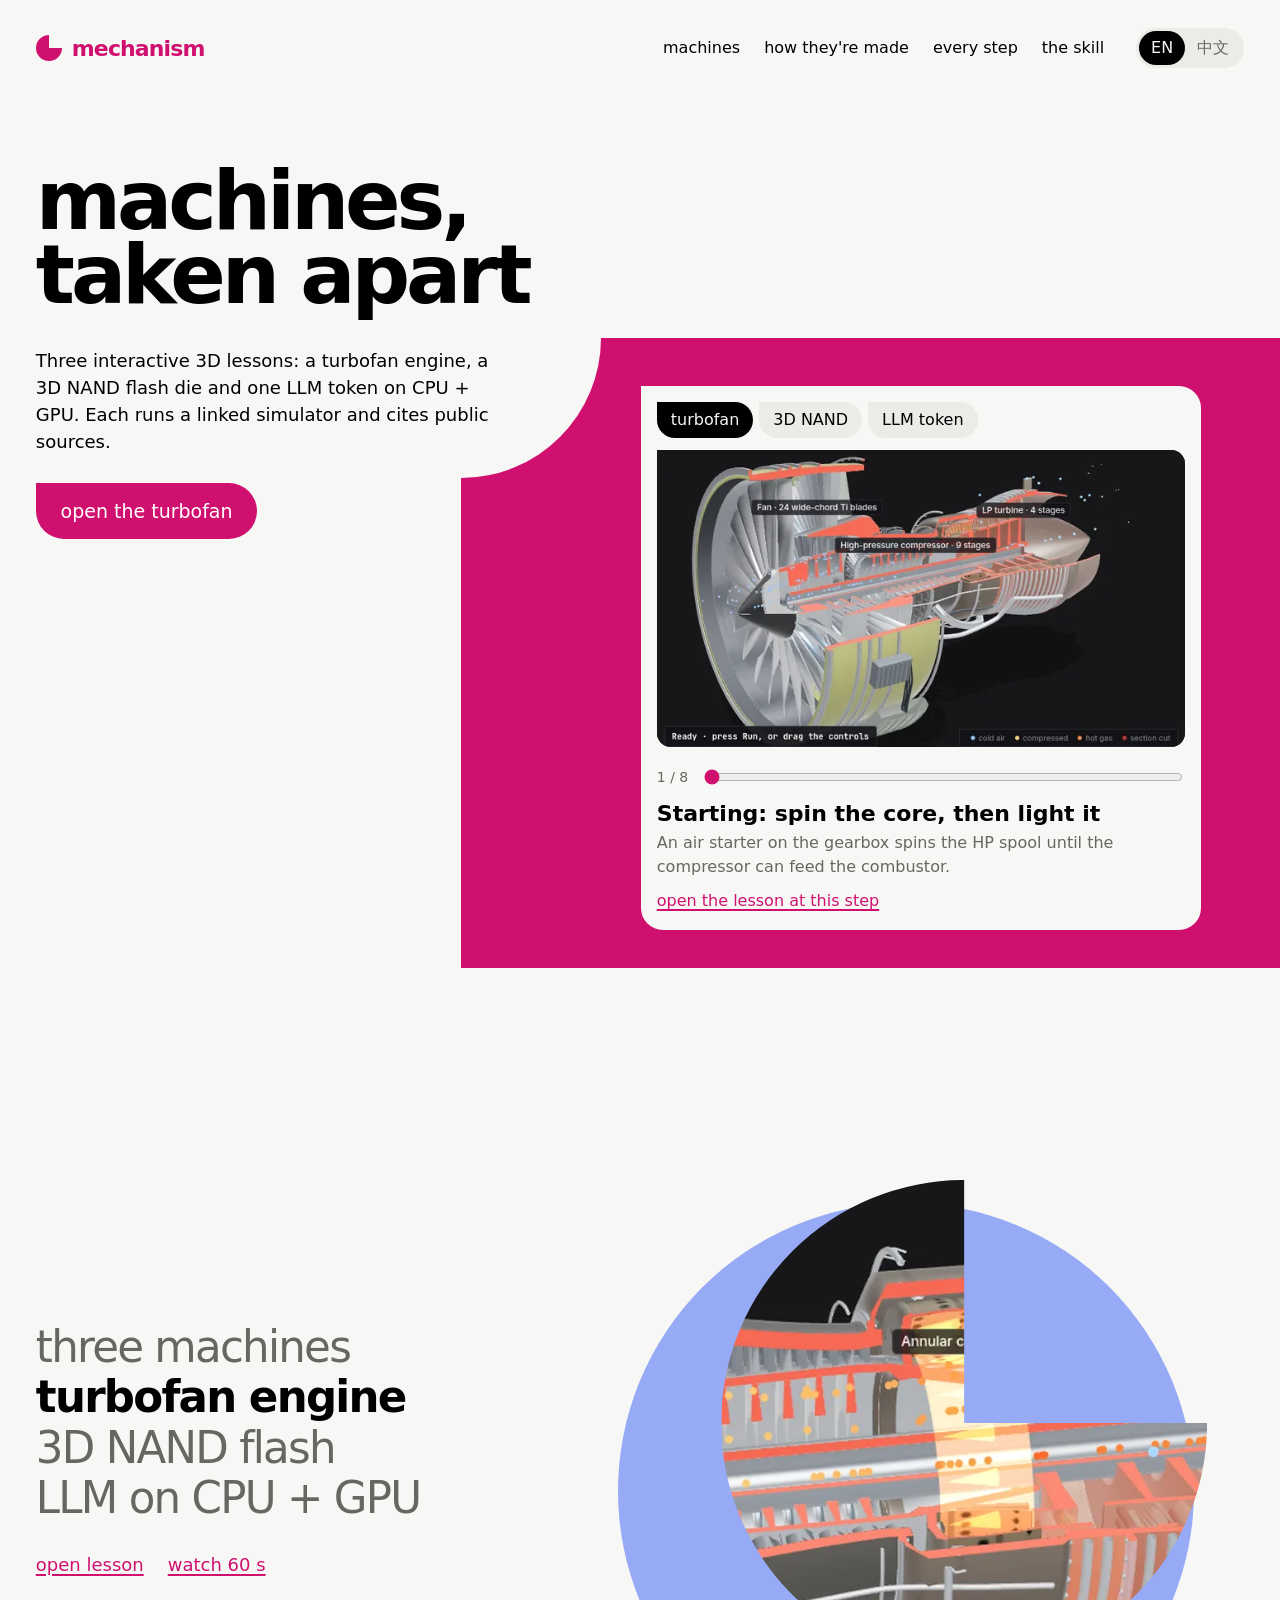
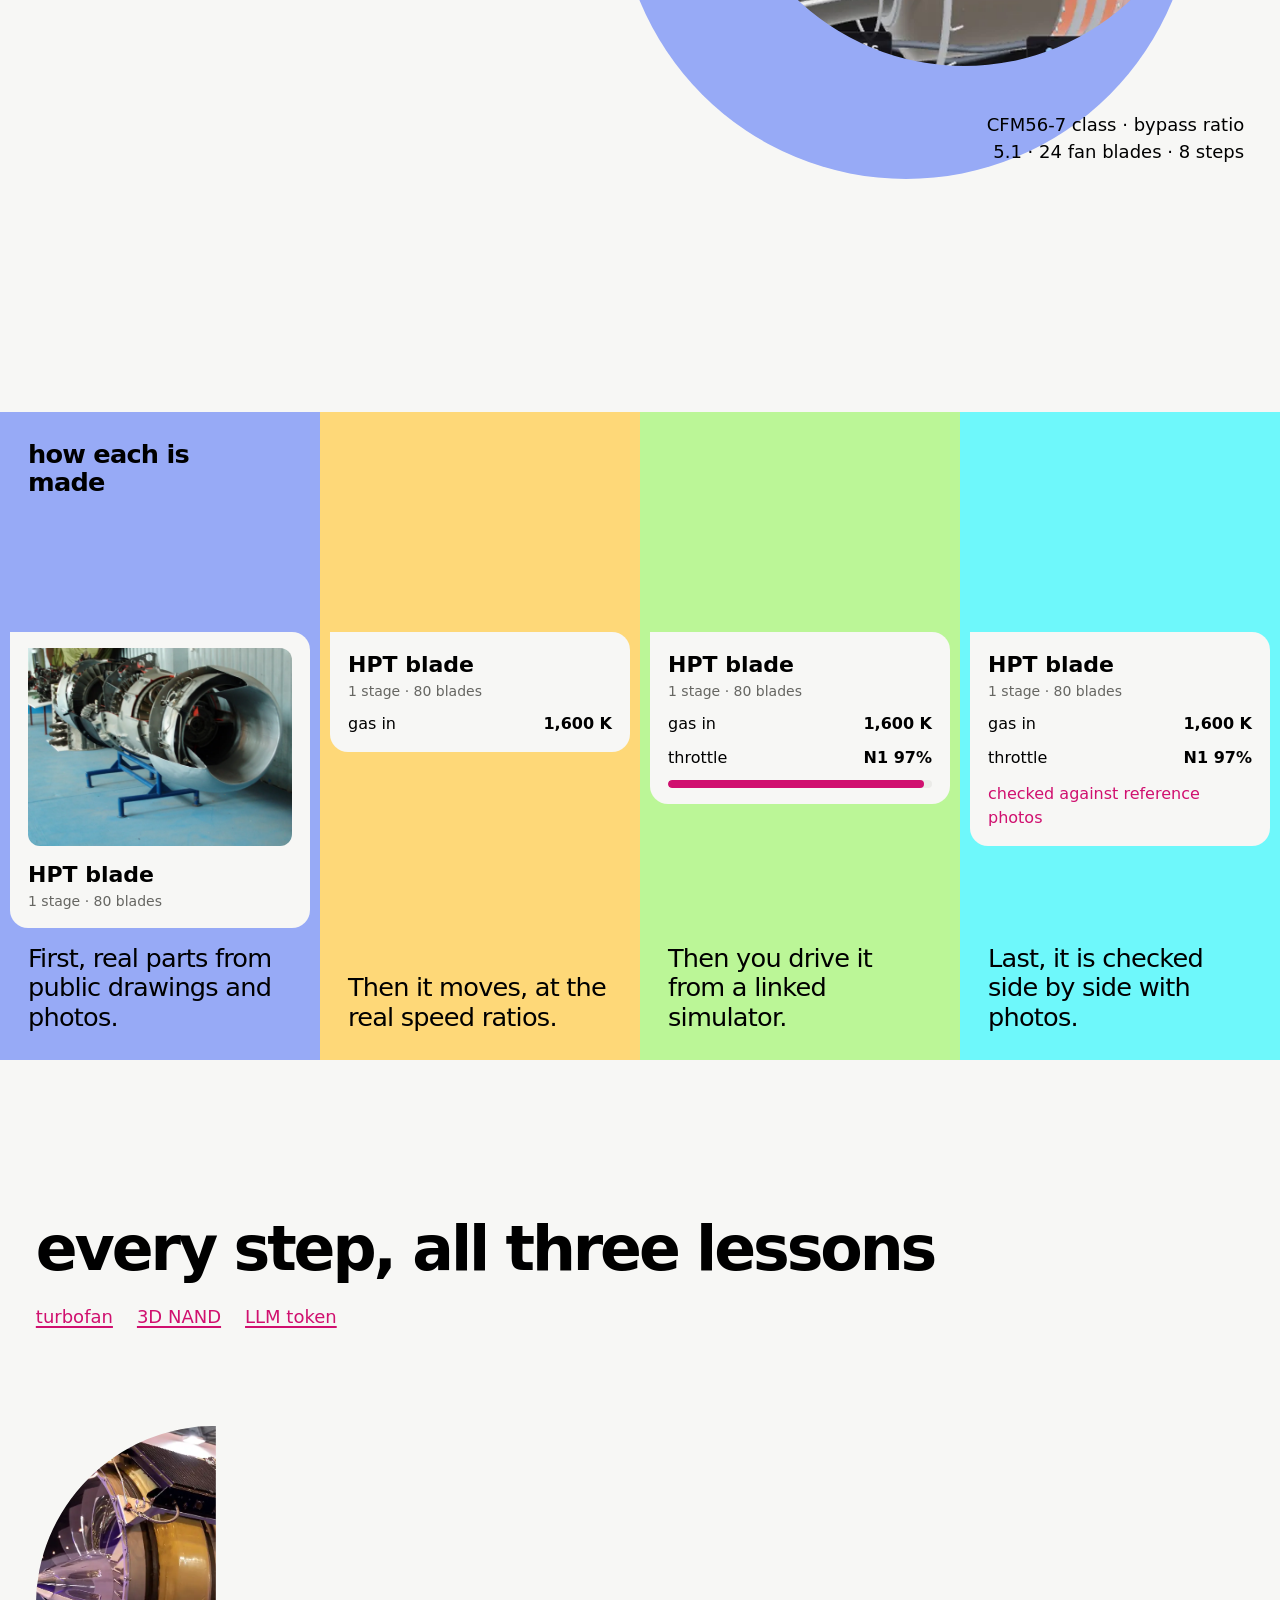
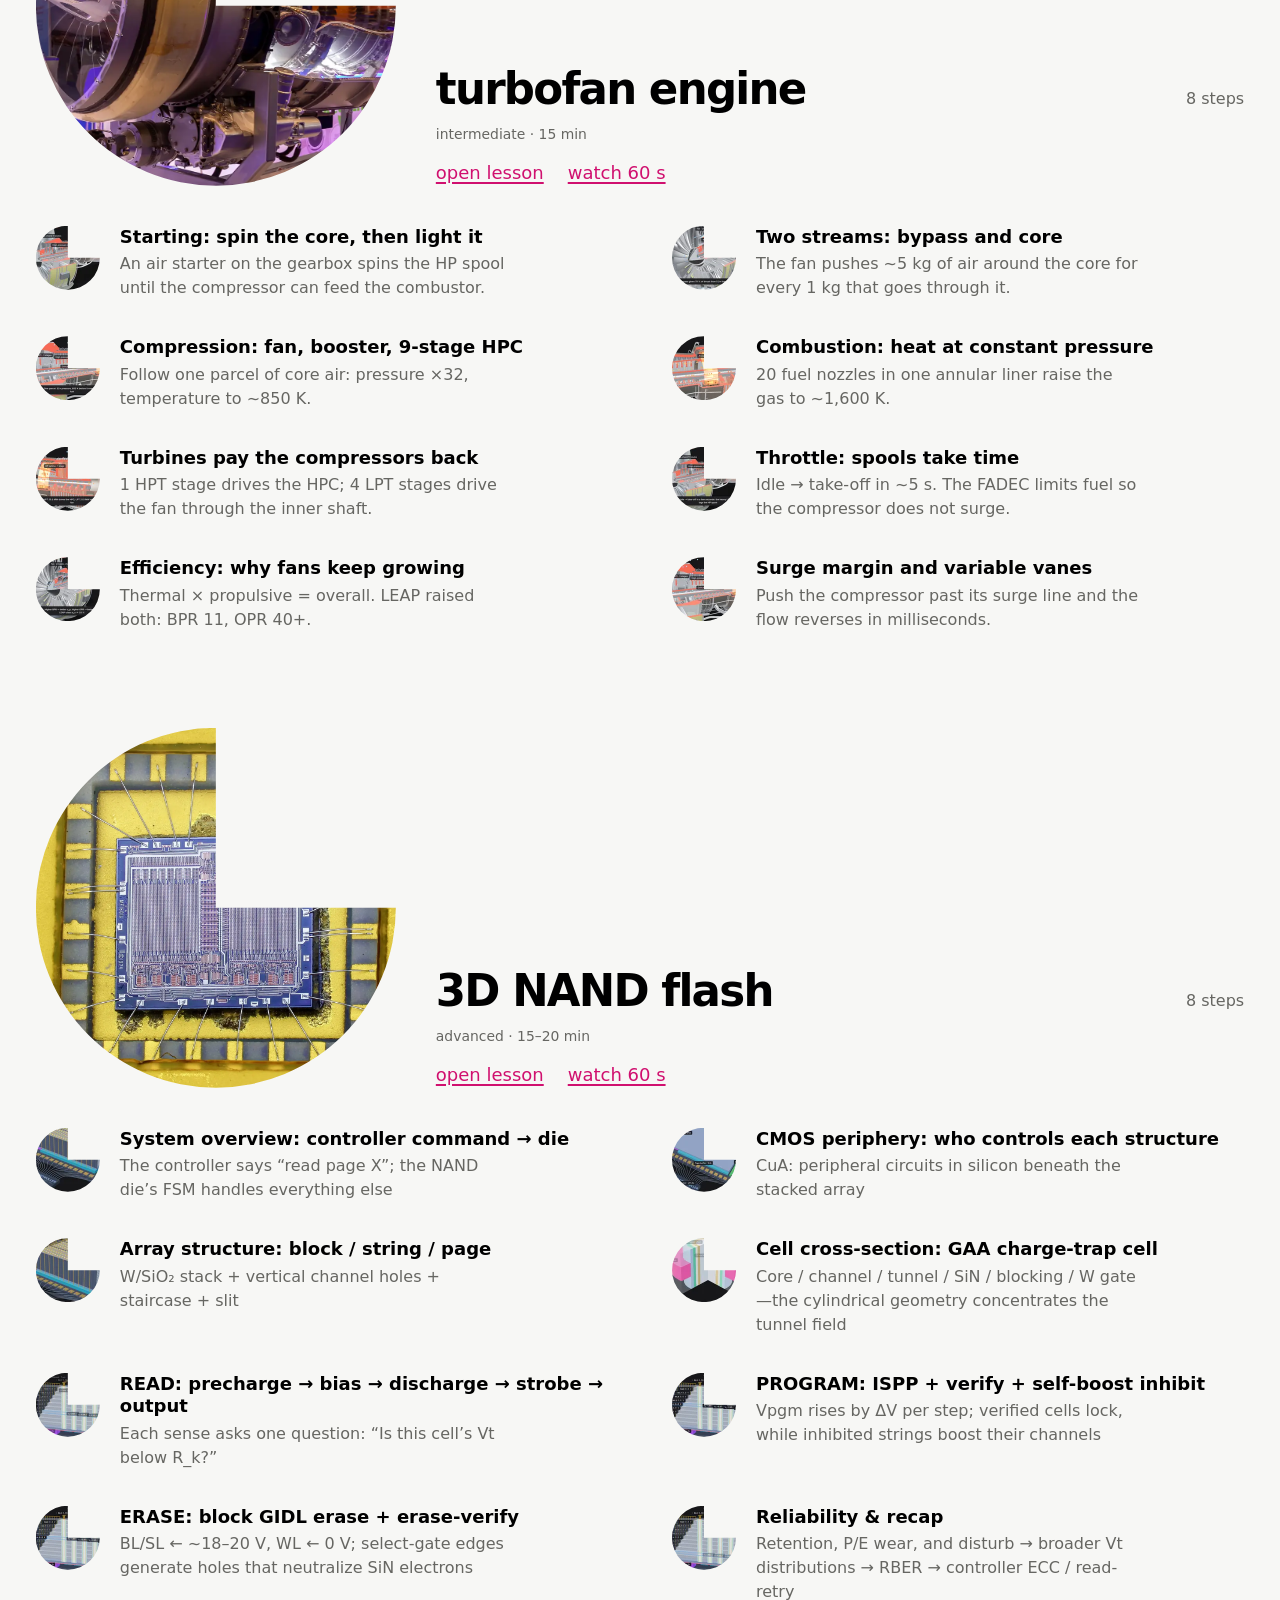
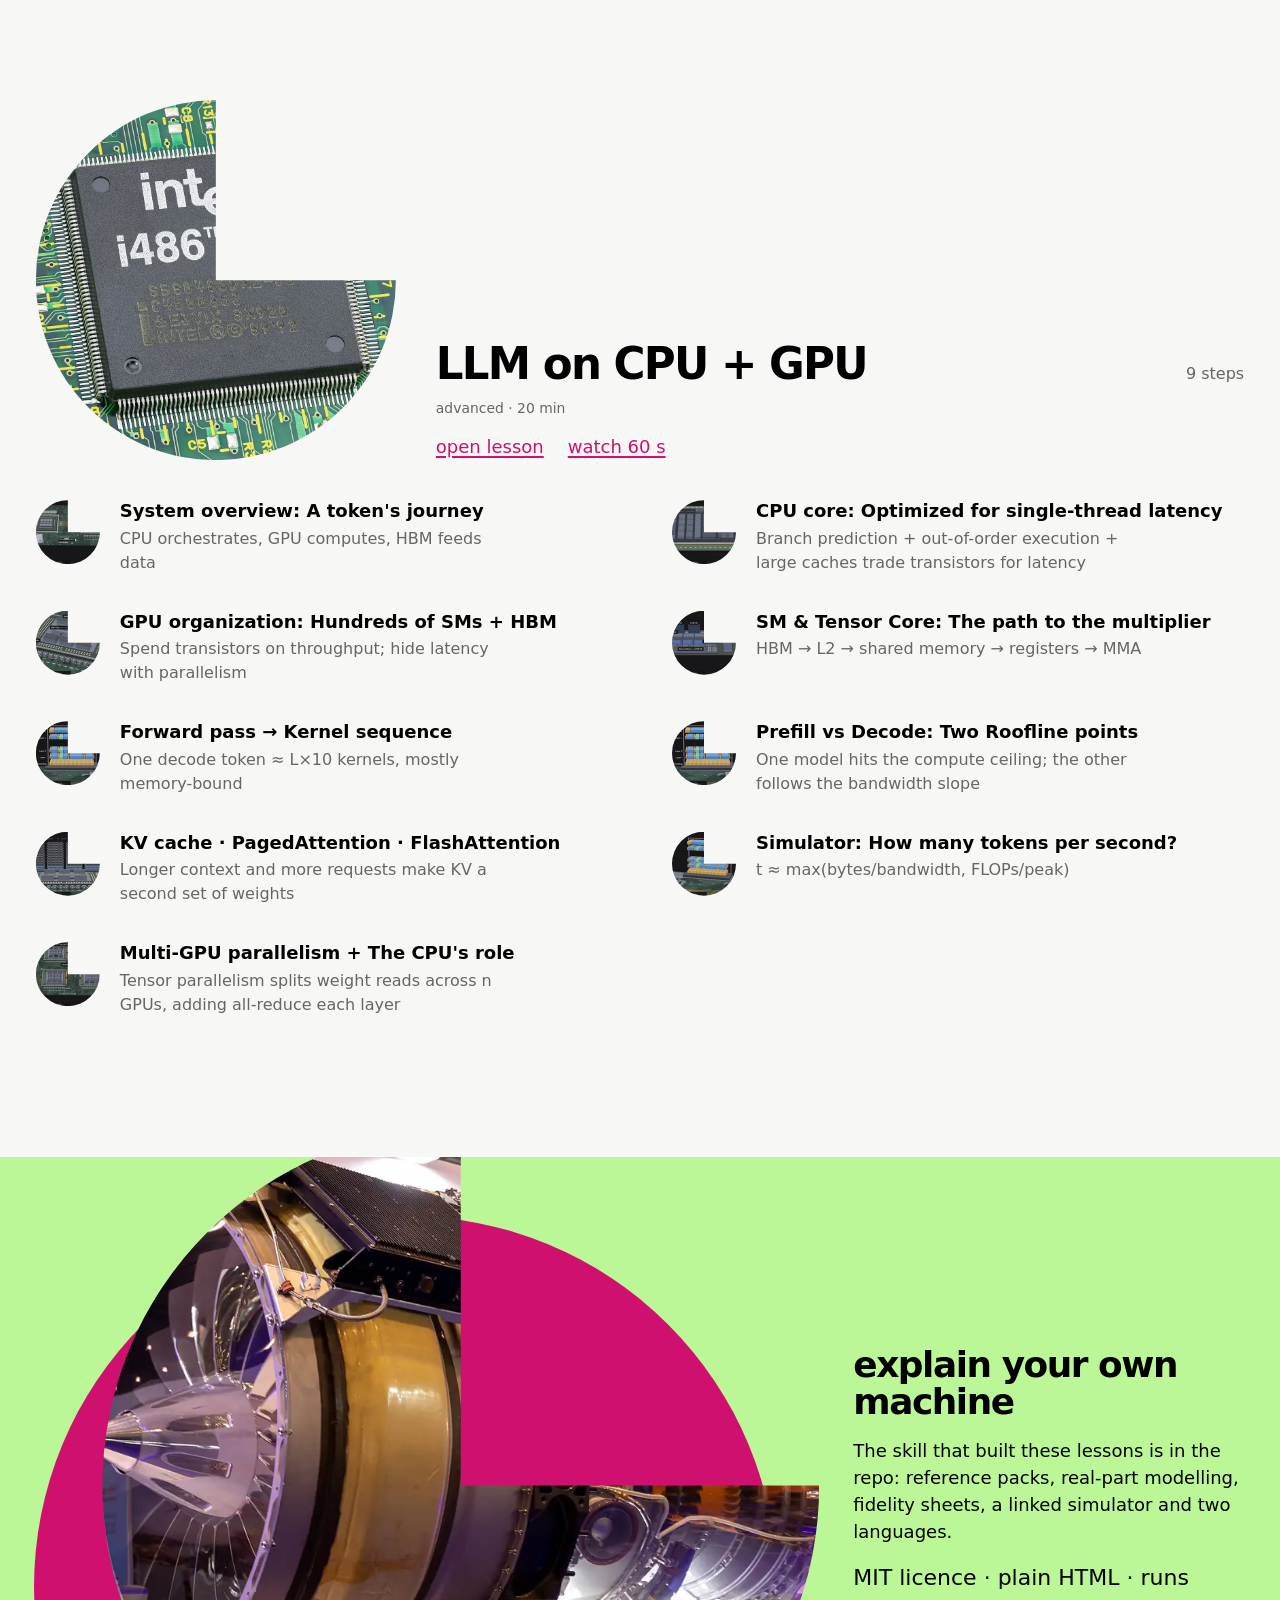
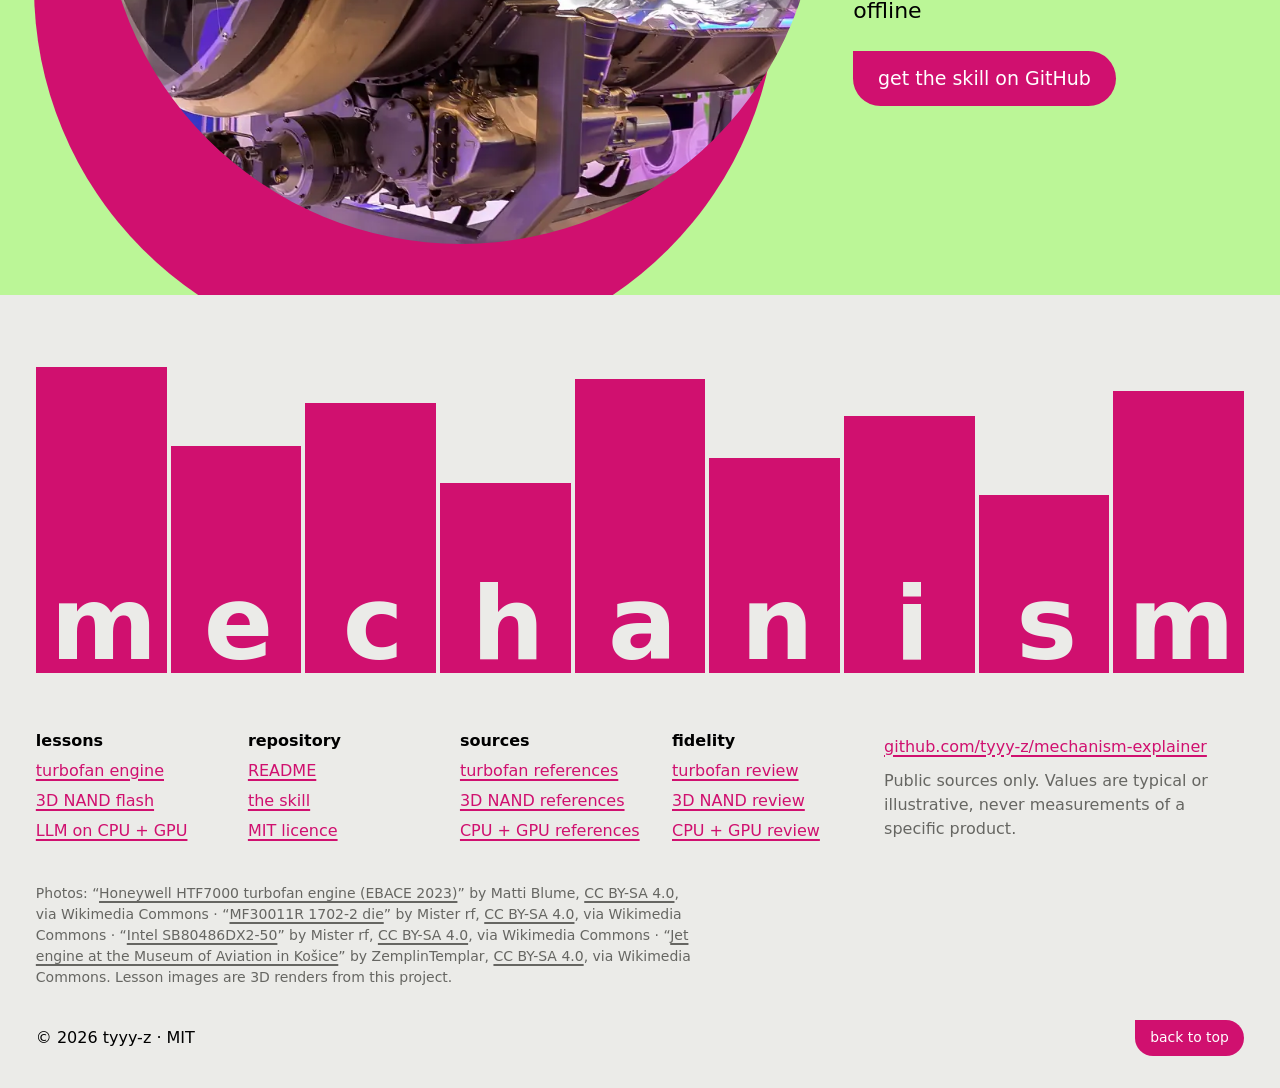
==== index.html @ 2bedc9fc "Mechanism explainers: turbofan, 3D NAND, LLM on CPU+GPU + bilingual hub and skill" ====
<!doctype html>
<html lang="en">
<head>
<meta charset="utf-8">
<meta name="viewport" content="width=device-width, initial-scale=1">
<title>Mechanism explainers: machines, taken apart in 3D</title>
<meta name="description" content="Three interactive 3D lessons: a turbofan engine, a 3D NAND flash die and an LLM token on CPU + GPU. Linked simulators, public sources, English and Chinese.">
<meta property="og:title" content="Mechanism explainers: machines, taken apart">
<meta property="og:description" content="Interactive 3D lessons with linked simulators: turbofan, 3D NAND, LLM on CPU + GPU.">
<meta property="og:image" content="https://tyyy-z.github.io/mechanism-explainer/docs/banner.png">
<meta property="og:image:width" content="1280"><meta property="og:image:height" content="640">
<meta name="twitter:card" content="summary_large_image">
<link rel="icon" href="assets/mark.svg" type="image/svg+xml">
<link rel="preconnect" href="https://api.fontshare.com">
<link rel="preconnect" href="https://cdn.fontshare.com" crossorigin>
<link href="https://api.fontshare.com/v2/css?f[]=pilcrow-rounded@400,500,700&display=swap" rel="stylesheet">
<link rel="stylesheet" href="assets/hub.css">
</head>
<body>
<svg width="0" height="0" style="position:absolute" aria-hidden="true">
  <defs>
    <clipPath id="cut" clipPathUnits="objectBoundingBox"><path d="M.5,0 A.5,.5 0 1,0 1,.5 L.5,.5 Z"/></clipPath>
    <symbol id="cutmark" viewBox="0 0 20 20"><path d="M10,0 A10,10 0 1,0 20,10 L10,10 Z"/></symbol>
  </defs>
</svg>
<a class="skip" href="#main" data-en="Skip to content" data-zh="跳到正文">Skip to content</a>
<header class="bar">
  <a class="mark" href="./" aria-label="mechanism, home"><svg aria-hidden="true"><use href="#cutmark"/></svg><span>mechanism</span></a>
  <nav aria-label="Sections">
    <a href="#machines" data-en="machines" data-zh="三台机器">machines</a>
    <a href="#made" data-en="how they're made" data-zh="怎么做的">how they're made</a>
    <a href="#steps" data-en="every step" data-zh="全部步骤">every step</a>
    <a href="#skill" data-en="the skill" data-zh="技能">the skill</a>
  </nav>
  <div class="lang" role="group" aria-label="Language">
    <button type="button" data-lang="en" aria-pressed="true">EN</button>
    <button type="button" data-lang="zh" aria-pressed="false">中文</button>
  </div>
</header>

<main id="main">
<section class="hero" aria-labelledby="h1">
  <div class="hero-copy">
    <h1 id="h1"><span data-en="machines," data-zh="把机器">machines,</span><br><span data-en="taken apart" data-zh="拆开来看">taken apart</span></h1>
    <p class="lead" data-en="Three interactive 3D lessons: a turbofan engine, a 3D NAND flash die and one LLM token on CPU + GPU. Each runs a linked simulator and cites public sources." data-zh="三堂交互式 3D 课：涡扇发动机、3D NAND 闪存裸片、在 CPU + GPU 上生成一个 LLM token。每一堂都联动一个模拟器，并注明公开来源。">Three interactive 3D lessons: a turbofan engine, a 3D NAND flash die and one LLM token on CPU + GPU. Each runs a linked simulator and cites public sources.</p>
    <a class="btn" href="explainers/turbofan/" data-lang-link data-en="open the turbofan" data-zh="打开涡扇发动机">open the turbofan</a>
  </div>
  <div class="stage">
    <div class="notch" aria-hidden="true"></div>
    <div class="scrub" data-ui>
      <div class="scrub-tabs" role="tablist" aria-label="Lesson">
        <button role="tab" type="button" data-m="engine" aria-selected="true" data-en="turbofan" data-zh="涡扇">turbofan</button>
        <button role="tab" type="button" data-m="nand" aria-selected="false">3D NAND</button>
        <button role="tab" type="button" data-m="compute" aria-selected="false" data-en="LLM token" data-zh="LLM token">LLM token</button>
      </div>
      <div class="scrub-view">
        <div class="shutter shut" id="shut"><img id="scrubImg" src="assets/steps/engine-0.webp" width="640" height="360" alt="Turbofan lesson, step view rendered in 3D"></div>
      </div>
      <label class="scrub-row"><span id="scrubPos">1 / 8</span>
        <input id="scrubRange" type="range" min="0" max="7" value="0" aria-label="Step">
      </label>
      <p class="scrub-title" id="scrubTitle">Starting: spin the core, then light it</p>
      <p class="scrub-sub" id="scrubSub">An air starter on the gearbox spins the HP spool until the compressor can feed the combustor.</p>
      <a class="scrub-open" id="scrubOpen" href="explainers/turbofan/?step=0" data-en="open the lesson at this step" data-zh="从这一步打开课程">open the lesson at this step</a>
    </div>
  </div>
</section>

<section class="show" id="machines" aria-labelledby="h-machines">
  <div class="show-list">
    <h2 id="h-machines" data-en="three machines" data-zh="三台机器">three machines</h2>
    <ul role="tablist" aria-label="Machines">
      <li><button role="tab" type="button" data-s="0" aria-selected="true" data-en="turbofan engine" data-zh="涡扇发动机">turbofan engine</button></li>
      <li><button role="tab" type="button" data-s="1" aria-selected="false" data-en="3D NAND flash" data-zh="3D NAND 闪存">3D NAND flash</button></li>
      <li><button role="tab" type="button" data-s="2" aria-selected="false" data-en="LLM on CPU + GPU" data-zh="CPU + GPU 上的 LLM">LLM on CPU + GPU</button></li>
    </ul>
    <div class="show-links"><a id="showOpen" href="explainers/turbofan/" data-en="open lesson" data-zh="打开课程">open lesson</a><a id="showWatch" href="assets/previews/turbofan.mp4" data-en="watch 60 s" data-zh="看 60 秒">watch 60 s</a></div>
  </div>
  <div class="disc-wrap">
    <div class="disc" id="disc"></div>
    <div class="obj">
      <video id="showVid" muted loop playsinline autoplay preload="none" poster="assets/posters/turbofan.webp" aria-label="Turbofan lesson playing: flow through fan, compressor, combustor and turbines"><source src="assets/previews/turbofan-loop.mp4" type="video/mp4"></video>
    </div>
    <p class="fact" id="showFact">CFM56-7 class · bypass ratio 5.1 · 24 fan blades · 8 steps</p>
  </div>
</section>

<section class="made" id="made" aria-labelledby="h-made">
  <div class="field f1">
    <h2 id="h-made" data-en="how each is made" data-zh="每一堂怎么做">how each is made</h2>
    <div class="card" data-ui>
      <img class="c-img" src="assets/photos/jet-engine-at-the-museum-of-aviation.webp" width="1200" height="900" alt="A sectioned jet engine in a museum, the kind of reference the models are built from" loading="lazy">
      <p class="c-t" data-en="HPT blade" data-zh="高压涡轮叶片">HPT blade</p>
      <p class="c-m" data-en="1 stage · 80 blades" data-zh="1 级 · 80 片">1 stage · 80 blades</p>
    </div>
    <p class="clause" data-en="First, real parts from public drawings and photos." data-zh="先照公开图纸和照片做出真实零件。">First, real parts from public drawings and photos.</p>
  </div>
  <div class="field f2">
    <div class="card" data-ui>
      <p class="c-t" data-en="HPT blade" data-zh="高压涡轮叶片">HPT blade</p>
      <p class="c-m" data-en="1 stage · 80 blades" data-zh="1 级 · 80 片">1 stage · 80 blades</p>
      <p class="c-r"><span data-en="gas in" data-zh="进口燃气">gas in</span><b>1,600 K</b></p>
    </div>
    <p class="clause" data-en="Then it moves, at the real speed ratios." data-zh="再让它按真实转速比动起来。">Then it moves, at the real speed ratios.</p>
  </div>
  <div class="field f3">
    <div class="card" data-ui>
      <p class="c-t" data-en="HPT blade" data-zh="高压涡轮叶片">HPT blade</p>
      <p class="c-m" data-en="1 stage · 80 blades" data-zh="1 级 · 80 片">1 stage · 80 blades</p>
      <p class="c-r"><span data-en="gas in" data-zh="进口燃气">gas in</span><b>1,600 K</b></p>
      <p class="c-r"><span data-en="throttle" data-zh="油门">throttle</span><b>N1 97%</b></p>
      <span class="c-bar" aria-hidden="true"><i></i></span>
    </div>
    <p class="clause" data-en="Then you drive it from a linked simulator." data-zh="然后你用联动的模拟器来驾驶它。">Then you drive it from a linked simulator.</p>
  </div>
  <div class="field f4">
    <div class="card" data-ui>
      <p class="c-t" data-en="HPT blade" data-zh="高压涡轮叶片">HPT blade</p>
      <p class="c-m" data-en="1 stage · 80 blades" data-zh="1 级 · 80 片">1 stage · 80 blades</p>
      <p class="c-r"><span data-en="gas in" data-zh="进口燃气">gas in</span><b>1,600 K</b></p>
      <p class="c-r"><span data-en="throttle" data-zh="油门">throttle</span><b>N1 97%</b></p>
      <p class="c-done" data-en="checked against reference photos" data-zh="已对照参考照片检查">checked against reference photos</p>
    </div>
    <p class="clause" data-en="Last, it is checked side by side with photos." data-zh="最后与照片并排比对检查。">Last, it is checked side by side with photos.</p>
  </div>
</section>

<section class="menu" id="steps" aria-labelledby="h-steps">
  <h2 id="h-steps" data-en="every step, all three lessons" data-zh="三堂课的全部步骤">every step, all three lessons</h2>
  <nav class="menu-jump" aria-label="Lessons">
    <a href="#cat-engine" data-en="turbofan" data-zh="涡扇">turbofan</a><a href="#cat-nand">3D NAND</a><a href="#cat-compute" data-en="LLM token" data-zh="LLM token">LLM token</a>
  </nav>
  <div id="menuCats"></div>
</section>

<section class="cta" id="skill" aria-labelledby="h-skill">
  <div class="cta-obj"><div class="cta-disc" aria-hidden="true"></div><img class="cta-img" src="assets/photos/honeywell-htf7000-turbofan-engine-ebace-2023.webp" width="1200" height="919" alt="A sectioned Honeywell HTF7000 turbofan on display, its quarter cut away" loading="lazy"></div>
  <div class="cta-text">
    <h2 id="h-skill" data-en="explain your own machine" data-zh="讲解你自己的机器">explain your own machine</h2>
    <p data-en="The skill that built these lessons is in the repo: reference packs, real-part modelling, fidelity sheets, a linked simulator and two languages." data-zh="做出这三堂课的技能就在仓库里：参考资料包、按真实零件建模、逐视角对照检查、联动模拟器、中英双语。">The skill that built these lessons is in the repo: reference packs, real-part modelling, fidelity sheets, a linked simulator and two languages.</p>
    <p class="cta-fact" data-en="MIT licence · plain HTML · runs offline" data-zh="MIT 许可 · 纯 HTML · 可离线运行">MIT licence · plain HTML · runs offline</p>
    <a class="btn" href="https://github.com/tyyy-z/mechanism-explainer/tree/main/skill" data-en="get the skill on GitHub" data-zh="在 GitHub 获取技能">get the skill on GitHub</a>
  </div>
</section>
</main>

<footer class="foot" aria-labelledby="h-foot">
  <h2 id="h-foot" class="vh">mechanism</h2>
  <div class="blocks" aria-hidden="true" id="blocks"></div>
  <div class="foot-cols">
    <div><p class="fh" data-en="lessons" data-zh="课程">lessons</p><a href="explainers/turbofan/" data-lang-link data-en="turbofan engine" data-zh="涡扇发动机">turbofan engine</a><a href="explainers/3d-nand/" data-lang-link data-en="3D NAND flash" data-zh="3D NAND 闪存">3D NAND flash</a><a href="explainers/llm-compute/" data-lang-link data-en="LLM on CPU + GPU" data-zh="CPU + GPU 上的 LLM">LLM on CPU + GPU</a></div>
    <div><p class="fh" data-en="repository" data-zh="仓库">repository</p><a href="https://github.com/tyyy-z/mechanism-explainer">README</a><a href="https://github.com/tyyy-z/mechanism-explainer/tree/main/skill" data-en="the skill" data-zh="技能">the skill</a><a href="LICENSE" data-en="MIT licence" data-zh="MIT 许可">MIT licence</a></div>
    <div><p class="fh" data-en="sources" data-zh="来源">sources</p><a href="explainers/turbofan/refs/REFS.md" data-en="turbofan references" data-zh="涡扇参考资料">turbofan references</a><a href="explainers/3d-nand/refs/REFS.md" data-en="3D NAND references" data-zh="3D NAND 参考资料">3D NAND references</a><a href="explainers/llm-compute/refs/REFS.md" data-en="CPU + GPU references" data-zh="CPU + GPU 参考资料">CPU + GPU references</a></div>
    <div><p class="fh" data-en="fidelity" data-zh="逼真度检查">fidelity</p><a href="explainers/turbofan/fidelity/REVIEW.md" data-en="turbofan review" data-zh="涡扇检查记录">turbofan review</a><a href="explainers/3d-nand/fidelity/REVIEW.md" data-en="3D NAND review" data-zh="3D NAND 检查记录">3D NAND review</a><a href="explainers/llm-compute/fidelity/REVIEW.md" data-en="CPU + GPU review" data-zh="CPU + GPU 检查记录">CPU + GPU review</a></div>
    <div class="foot-contact"><a href="https://github.com/tyyy-z/mechanism-explainer">github.com/tyyy-z/mechanism-explainer</a><p data-en="Public sources only. Values are typical or illustrative, never measurements of a specific product." data-zh="仅使用公开资料。数值为典型值或示意值，不是某个具体产品的实测数据。">Public sources only. Values are typical or illustrative, never measurements of a specific product.</p></div>
  </div>
  <p class="credits" id="credits"></p>
  <div class="foot-last"><p>© 2026 tyyy-z · MIT</p><a class="btn sm" href="#main" data-en="back to top" data-zh="回到顶部">back to top</a></div>
</footer>
<script src="assets/hub-data.js"></script>
<script src="assets/hub.js"></script>
</body>
</html>
---- assets/hub.css ----
:root{
  --bg:#f7f7f5;--surface:#ebebe8;--ink:#000;--muted:#666662;--accent:#d0106f;--accent-ink:#fff;
  --field-1:#97aaf6;--field-2:#bbf697;--field-3:#fed878;--field-4:#6ef8fb;
  --step-small:clamp(.8125rem,.79rem + .1vw,.875rem);
  --step-body:clamp(1.0625rem,1rem + .25vw,1.1875rem);
  --step-lead:clamp(1.25rem,1.1rem + .7vw,1.625rem);
  --step-head:clamp(2rem,1.3rem + 3.2vw,4rem);
  --m:clamp(20px,2.8vw,40px);--r:999px;
  --ease:cubic-bezier(.2,.7,.2,1);
  --font:"Pilcrow Rounded","Noto Sans SC","PingFang SC","Microsoft YaHei",system-ui,sans-serif;
}
*{box-sizing:border-box}
html{scroll-behavior:smooth}
body{margin:0;background:var(--bg);color:var(--ink);font-family:var(--font);font-size:var(--step-body);line-height:1.5;-webkit-font-smoothing:antialiased;overflow-x:hidden}
img,video{display:block;max-width:100%}
a{color:var(--accent);text-decoration-thickness:2px;text-underline-offset:3px;transition:color .15s}
a:hover{color:var(--ink)}
:focus-visible{outline:3px solid var(--accent);outline-offset:3px}
h1,h2,h3,p{margin:0}
.vh{position:absolute;width:1px;height:1px;overflow:hidden;clip:rect(0 0 0 0)}
.skip{position:absolute;left:-999px;top:8px}.skip:focus{left:var(--m);z-index:9;background:var(--bg);padding:8px}
.btn{display:inline-block;background:var(--accent);color:var(--accent-ink);text-decoration:none;font-weight:500;font-size:var(--step-body);padding:.7em 1.3em;border-radius:0 var(--r) var(--r) var(--r);transition:transform .15s var(--ease),background .15s}
.btn:hover{color:var(--accent-ink);background:#a80b58;transform:translateY(-2px)}
.btn:active{transform:translateY(1px)}
.btn.sm{font-size:var(--step-small);padding:.55em 1.1em}

/* bar */
.bar{position:relative;z-index:5;display:flex;align-items:center;gap:32px;padding:28px var(--m) 0}
.mark{display:flex;align-items:center;gap:10px;color:var(--accent);text-decoration:none;font-weight:700;font-size:22px;letter-spacing:-.04em}
.mark svg{width:26px;height:26px;fill:var(--accent);transition:transform .4s var(--ease)}
.mark:hover svg{transform:rotate(-90deg)}
.bar nav{display:flex;gap:24px;margin-left:auto}
.bar nav a{color:var(--ink);text-decoration:none;font-size:16px}
.bar nav a:hover{color:var(--accent)}
.lang{display:flex;background:var(--surface);border-radius:var(--r);padding:3px}
.lang button{font:inherit;font-size:16px;border:0;background:none;color:var(--muted);padding:5px 12px;border-radius:var(--r);cursor:pointer;transition:background .15s,color .15s}
.lang button[aria-pressed="true"]{background:var(--ink);color:var(--bg)}
.lang button:hover{color:var(--ink)}.lang button[aria-pressed="true"]:hover{color:var(--bg)}

/* hero */
.hero{position:relative;min-height:max(100svh,760px);padding:0 var(--m)}
.hero-copy{position:relative;z-index:2;padding-top:96px;max-width:44vw}
.hero h1{font-weight:700;font-size:clamp(52px,6.4vw,104px);line-height:.9;letter-spacing:-.05em}
.lead{margin-top:36px;font-size:18px;max-width:40ch}
.hero .btn{margin-top:28px}
.stage{position:absolute;left:36%;right:0;top:30%;bottom:0;background:var(--accent);overflow:hidden}
.notch{position:absolute;left:-140px;top:-140px;width:280px;height:280px;border-radius:50%;background:var(--bg)}
.scrub{position:absolute;left:180px;top:48px;width:min(560px,calc(100% - 220px));background:var(--bg);border-radius:0 22px 22px 22px;padding:16px;color:var(--ink)}
.scrub-tabs{display:flex;gap:6px;margin-bottom:12px}
.scrub-tabs button{font:inherit;font-size:16px;border:0;cursor:pointer;padding:6px 14px;border-radius:0 var(--r) var(--r) var(--r);background:var(--surface);color:var(--ink);transition:background .15s,transform .15s}
.scrub-tabs button:hover{transform:translateY(-1px)}
.scrub-tabs button[aria-selected="true"]{background:var(--ink);color:var(--bg)}
.scrub-view{aspect-ratio:16/9;border-radius:0 14px 14px 14px;overflow:hidden;background:#15161a}
.shutter{width:100%;height:100%}
.shutter img{width:100%;height:100%;object-fit:cover;transition:opacity .3s}
.scrub-row{display:flex;align-items:center;gap:14px;margin-top:14px;font-size:14px;color:var(--muted);font-variant-numeric:tabular-nums}
.scrub-row input{flex:1;accent-color:var(--accent);height:28px;cursor:pointer}
.scrub-title{margin-top:8px;font-weight:700;font-size:22px;line-height:1.2}
.scrub-sub{margin-top:4px;font-size:16px;color:var(--muted);max-width:60ch}
.scrub-open{display:inline-block;margin-top:10px;font-size:16px;font-weight:500}

/* showcase */
.show{position:relative;overflow:clip;min-height:100svh;padding:140px var(--m) 80px;display:grid;grid-template-columns:5fr 7fr;align-items:center}
.show-list h2,.show-list button{font-size:clamp(28px,3.4vw,52px);line-height:1.15;letter-spacing:-.04em}
.show-list h2{color:var(--muted);font-weight:500}
.show-list ul{list-style:none;margin:0;padding:0}
.show-list button{font-family:inherit;font-weight:500;background:none;border:0;padding:0;cursor:pointer;color:var(--muted);text-align:left;transition:color .2s,transform .2s var(--ease)}
.show-list button:hover{color:var(--ink);transform:translateX(6px)}
.show-list button[aria-selected="true"]{color:var(--ink);font-weight:700}
.show-links{display:flex;gap:24px;margin-top:28px;font-size:18px;font-weight:500}
.disc-wrap{position:relative;height:76vh;min-height:560px}
.disc{position:absolute;left:52%;top:56%;width:64vh;height:64vh;min-width:440px;min-height:440px;transform:translate(-50%,-50%);border-radius:50%;background:var(--field-1);transition:background .3s}
.obj{position:absolute;left:52%;top:56%;width:54vh;height:54vh;min-width:372px;min-height:372px;transform:translate(-38%,-64%);clip-path:url(#cut);transition:opacity .3s;background:#15161a}
.obj video{width:100%;height:100%;object-fit:cover}
.obj.swap{opacity:0}
.fact{position:absolute;right:0;bottom:4%;max-width:24ch;font-size:18px;text-align:right}

/* how it works */
.made{overflow:clip;display:grid;grid-template-columns:repeat(4,1fr);margin-top:140px}
.field{position:relative;height:72svh;min-height:540px;padding:28px}
.f1{background:var(--field-1)}.f2{background:var(--field-3)}.f3{background:var(--field-2)}.f4{background:var(--field-4)}
.made h2{position:absolute;left:28px;top:28px;font-size:clamp(22px,2vw,32px);font-weight:700;letter-spacing:-.03em;line-height:1.1;max-width:12ch}
.card{position:absolute;left:50%;top:34%;width:300px;transform:translateX(-50%);background:var(--bg);border-radius:0 18px 18px 18px;padding:16px 18px;transition:transform .15s var(--ease)}
.field:hover .card{transform:translate(-50%,-6px)}
.c-img{width:100%;height:auto;aspect-ratio:4/3;object-fit:cover;border-radius:0 12px 12px 12px;margin-bottom:12px}
.blocks span{background:var(--accent)}
.c-t{font-weight:700;font-size:22px}
.c-m{font-size:14px;color:var(--muted)}
.c-r{display:flex;justify-content:space-between;margin-top:10px;font-size:16px;font-variant-numeric:tabular-nums}
.c-bar{display:block;height:8px;margin-top:10px;background:var(--surface);border-radius:var(--r);overflow:hidden}
.c-bar i{display:block;width:97%;height:100%;background:var(--accent);border-radius:var(--r);transform-origin:left;animation:thr 3.2s var(--ease) infinite alternate}
@keyframes thr{from{transform:scaleX(.22)}to{transform:scaleX(1)}}
.c-done{margin-top:12px;font-size:16px;font-weight:500;color:var(--accent)}
.clause{position:absolute;left:28px;right:28px;bottom:28px;font-size:clamp(22px,2vw,32px);line-height:1.15;letter-spacing:-.03em;font-weight:500}

/* menu */
.menu{padding:160px var(--m) 0}
.menu>h2{font-size:var(--step-head);font-weight:700;letter-spacing:-.05em;line-height:.95}
.menu-jump{display:flex;gap:24px;margin-top:24px;font-size:18px;font-weight:500}
.cat{margin-top:96px}
.cat-head{display:grid;grid-template-columns:auto 1fr;gap:40px;align-items:end;margin-bottom:40px}
.cat-pic{width:min(30vw,360px);aspect-ratio:1;clip-path:url(#cut);overflow:hidden}
.cat-pic img{width:100%;height:100%;object-fit:cover;transition:transform 8s linear}
.cat-pic:hover img{transform:scale(1.08)}
.cat-name{display:flex;justify-content:space-between;align-items:baseline;gap:24px}
.cat-name h3{font-size:clamp(32px,3.4vw,50px);font-weight:700;letter-spacing:-.04em;line-height:1}
.cat-name span{font-size:16px;color:var(--muted)}
.cat-cap{font-size:var(--step-small);color:var(--muted);margin-top:12px;max-width:60ch}
.cat-acts{display:flex;gap:24px;margin-top:14px;font-size:18px;font-weight:500}
.items{display:grid;grid-template-columns:1fr 1fr;column-gap:64px;row-gap:36px;list-style:none;margin:0;padding:0}
.item a{display:grid;grid-template-columns:64px 1fr;gap:20px;color:var(--ink);text-decoration:none}
.item img{width:64px;height:64px;object-fit:cover;clip-path:url(#cut);transition:transform .2s var(--ease)}
.item a:hover img{transform:rotate(-8deg) scale(1.06)}
.item b{display:block;font-size:18px;line-height:1.25}
.item a:hover b{color:var(--accent)}
.item span{display:block;margin-top:4px;font-size:16px;color:var(--muted);max-width:38ch}

/* cta */
.cta{position:relative;height:82svh;min-height:620px;margin-top:140px;background:var(--field-2);overflow:hidden;display:grid;grid-template-columns:repeat(12,1fr)}
.cta-obj{grid-column:1/9;position:relative}
.cta-disc{position:absolute;left:4%;top:8%;width:min(58vw,84svh);aspect-ratio:1;border-radius:50%;background:var(--accent)}
.cta-img{position:absolute;left:12%;top:-4%;width:min(56vw,80svh);height:auto;aspect-ratio:1;object-fit:cover;clip-path:url(#cut);animation:drift 14s ease-in-out infinite alternate}
@keyframes drift{from{transform:scale(1) rotate(0)}to{transform:scale(1.05) rotate(-2deg)}}
.cta-text{grid-column:9/13;align-self:center;padding-right:var(--m)}
.cta h2{font-size:clamp(32px,2.8vw,40px);font-weight:700;letter-spacing:-.04em;line-height:1.05}
.cta p{margin-top:16px;font-size:18px}
.cta .cta-fact{font-size:22px;font-weight:500}
.cta .btn{margin-top:24px}

/* footer */
.foot{background:var(--surface);padding:72px var(--m) 32px}
.blocks{display:flex;gap:4px;align-items:flex-end;height:34svh;min-height:200px}
.blocks span{flex:1;display:flex;align-items:flex-end;justify-content:center;font-weight:700;font-size:clamp(40px,8vw,130px);line-height:.8;letter-spacing:-.05em;color:var(--surface);padding-bottom:.08em;transform-origin:bottom;transition:transform .2s var(--ease)}
.blocks span:hover{transform:scaleY(1.04)}
.foot-cols{display:grid;grid-template-columns:repeat(4,1fr) 2fr;gap:32px;margin-top:56px;font-size:16px}
.foot-cols a{display:block;margin-top:6px}
.fh{font-weight:700}
.foot-contact p{margin-top:10px;color:var(--muted)}
.credits{margin-top:40px;font-size:14px;color:var(--muted);max-width:75ch}
.credits a{color:var(--muted)}
.foot-last{display:flex;justify-content:space-between;align-items:center;margin-top:32px;font-size:16px}

/* entrances */
.js .rise{opacity:0;transform:translateY(24px);transition:opacity .6s var(--ease),transform .6s var(--ease)}
.js .rise.in{opacity:1;transform:none}
.js .shut{clip-path:inset(0 0 0 100%)}
.js .shut img{transform:scale(1.12)}
.js .shut.open{clip-path:inset(0 0 0 0);transition:clip-path 1.1s cubic-bezier(.7,0,.2,1)}
.js .shut.open img{transform:scale(1);transition:transform 1.4s var(--ease),opacity .3s}

@media (max-width:1100px){
  .hero-copy{max-width:60vw}
  .cta{display:flex;flex-direction:column;height:auto;min-height:0}
  .cta-text{order:1;padding:72px var(--m) 0;max-width:640px}
  .cta-obj{order:2;height:min(70vw,640px)}
  .show{grid-template-columns:1fr}
  .disc{width:min(56vh,72vw);height:min(56vh,72vw);min-width:0;min-height:0}
  .obj{width:min(47vh,61vw);height:min(47vh,61vw);min-width:0;min-height:0}
  .cta-text{grid-column:7/13}
  .stage{left:22%}
  .made{grid-template-columns:1fr 1fr}
  .foot-cols{grid-template-columns:repeat(2,1fr)}
}
@media (max-width:760px){
  .bar{flex-wrap:wrap;gap:12px}
  .bar nav{order:3;width:100%;margin-left:0;overflow-x:auto;gap:20px}
  .lang{margin-left:auto}
  .hero{min-height:auto;padding-bottom:0}
  .hero-copy{max-width:none;padding-top:40px}
  .hero h1{font-size:12vw}
  .lead{font-size:18px;margin-top:24px}
  .stage{position:relative;left:auto;top:auto;margin:40px calc(-1*var(--m)) 0;height:640px}
  .notch{width:144px;height:144px;left:-72px;top:-72px}
  .scrub{left:16px;top:88px;width:calc(100% - 32px);max-width:none}
  .show{grid-template-columns:1fr;padding-top:120px}
  .show-list{order:2}
  .show-list button{font-size:26px}
  .show-list h2{font-size:26px}
  .disc-wrap{height:auto;min-height:0;aspect-ratio:1}
  .disc{width:84vw;height:84vw}
  .obj{width:72vw;height:72vw;transform:translate(-44%,-60%)}
  .disc-wrap{margin-top:24px;margin-bottom:56px}
  .fact{right:auto;left:0;bottom:-48px;text-align:left;font-size:16px;max-width:none}
  .made{grid-template-columns:1fr}
  .field{height:auto;min-height:0;padding:28px 20px 40px}
  .made h2{position:static;font-size:24px;margin-bottom:12px}
  .clause{position:static;font-size:24px}
  .card{position:relative;left:0;top:0;transform:none;margin-top:32px}
  .field:hover .card{transform:translateY(-6px)}
  .menu{padding-top:120px}
  .menu-jump{position:sticky;top:0;z-index:3;background:var(--bg);padding:10px 0}
  .cat-head{grid-template-columns:1fr;gap:20px}
  .cat-pic{width:70vw}
  .cat-name h3{font-size:8.5vw}
  .items{grid-template-columns:1fr}
  .item a{grid-template-columns:52px 1fr;gap:16px}
  .item img{width:52px;height:52px}
  .cta{display:flex;flex-direction:column;height:auto;min-height:0}
  .cta-text{order:1;padding:56px var(--m) 0}
  .cta h2{font-size:28px}
  .cta .btn{display:block;text-align:center}
  .cta-obj{order:2;height:100vw}
  .cta-disc{width:92vw;left:-6%;top:10%}
  .cta-img{width:88vw;left:4%;top:4%}
  .blocks{height:22svh;min-height:120px;flex-wrap:wrap}
  .blocks span{font-size:13vw;min-width:16%}
  .foot-cols{grid-template-columns:1fr 1fr}
  .foot-contact{grid-column:1/-1}
}
@media (prefers-reduced-motion:reduce){
  *,*::before,*::after{animation:none!important;transition-duration:.01ms!important;scroll-behavior:auto!important}
  .js .rise{opacity:1;transform:none}
  .js .shut{clip-path:none}.js .shut img{transform:none}
}
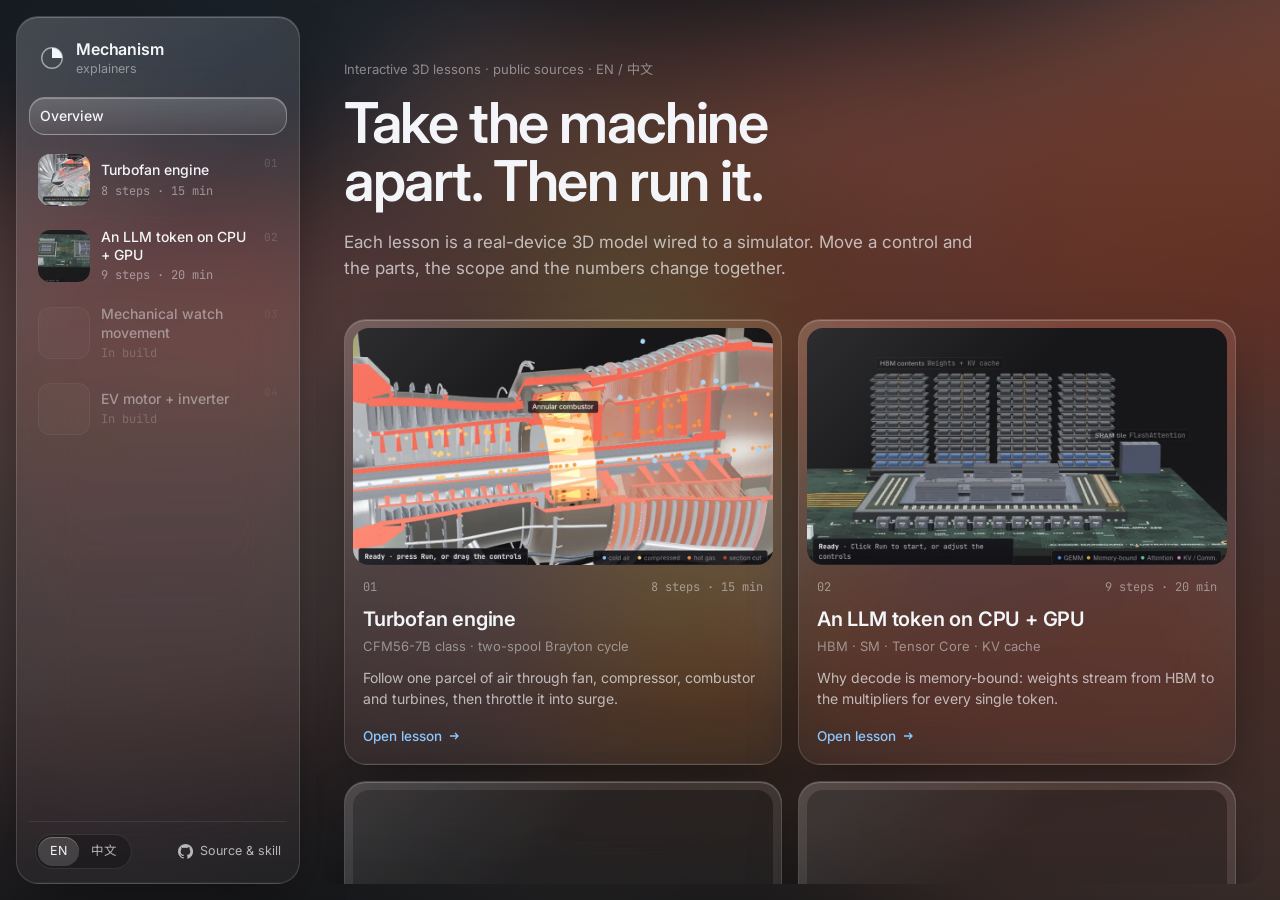
==== commit 39f536af: "Hub v2: single-page liquid-glass hub with in-place case switching; remove 3D NAND (redirect stub); p" ====
--- a/index.html
+++ b/index.html
@@ -2,162 +2,75 @@
 <html lang="en">
 <head>
 <meta charset="utf-8">
-<meta name="viewport" content="width=device-width, initial-scale=1">
-<title>Mechanism explainers: machines, taken apart in 3D</title>
-<meta name="description" content="Three interactive 3D lessons: a turbofan engine, a 3D NAND flash die and an LLM token on CPU + GPU. Linked simulators, public sources, English and Chinese.">
-<meta property="og:title" content="Mechanism explainers: machines, taken apart">
-<meta property="og:description" content="Interactive 3D lessons with linked simulators: turbofan, 3D NAND, LLM on CPU + GPU.">
+<meta name="viewport" content="width=device-width, initial-scale=1, viewport-fit=cover">
+<title>Mechanism Explainers · machines you can run</title>
+<meta name="description" content="Interactive 3D lessons with linked simulators: a turbofan engine, an LLM token on CPU + GPU, a mechanical watch movement and an EV traction motor with its inverter. Public sources, English and 中文.">
+<meta property="og:title" content="Mechanism Explainers · machines you can run">
+<meta property="og:description" content="Turbofan · LLM on CPU+GPU · mechanical watch · EV motor + inverter. Interactive 3D, linked simulators, EN / 中文.">
 <meta property="og:image" content="https://tyyy-z.github.io/mechanism-explainer/docs/banner.png">
 <meta property="og:image:width" content="1280"><meta property="og:image:height" content="640">
 <meta name="twitter:card" content="summary_large_image">
+<meta name="theme-color" content="#07090d">
 <link rel="icon" href="assets/mark.svg" type="image/svg+xml">
-<link rel="preconnect" href="https://api.fontshare.com">
-<link rel="preconnect" href="https://cdn.fontshare.com" crossorigin>
-<link href="https://api.fontshare.com/v2/css?f[]=pilcrow-rounded@400,500,700&display=swap" rel="stylesheet">
+<link rel="preconnect" href="https://fonts.googleapis.com"><link rel="preconnect" href="https://fonts.gstatic.com" crossorigin>
+<link href="https://fonts.googleapis.com/css2?family=Inter:wght@400;500;600;700&family=JetBrains+Mono:wght@400;500&family=Noto+Sans+SC:wght@400;500;700&display=swap" rel="stylesheet">
 <link rel="stylesheet" href="assets/hub.css">
 </head>
 <body>
-<svg width="0" height="0" style="position:absolute" aria-hidden="true">
-  <defs>
-    <clipPath id="cut" clipPathUnits="objectBoundingBox"><path d="M.5,0 A.5,.5 0 1,0 1,.5 L.5,.5 Z"/></clipPath>
-    <symbol id="cutmark" viewBox="0 0 20 20"><path d="M10,0 A10,10 0 1,0 20,10 L10,10 Z"/></symbol>
-  </defs>
-</svg>
-<a class="skip" href="#main" data-en="Skip to content" data-zh="跳到正文">Skip to content</a>
-<header class="bar">
-  <a class="mark" href="./" aria-label="mechanism, home"><svg aria-hidden="true"><use href="#cutmark"/></svg><span>mechanism</span></a>
-  <nav aria-label="Sections">
-    <a href="#machines" data-en="machines" data-zh="三台机器">machines</a>
-    <a href="#made" data-en="how they're made" data-zh="怎么做的">how they're made</a>
-    <a href="#steps" data-en="every step" data-zh="全部步骤">every step</a>
-    <a href="#skill" data-en="the skill" data-zh="技能">the skill</a>
-  </nav>
-  <div class="lang" role="group" aria-label="Language">
-    <button type="button" data-lang="en" aria-pressed="true">EN</button>
-    <button type="button" data-lang="zh" aria-pressed="false">中文</button>
-  </div>
-</header>
+<div class="ground" aria-hidden="true"><div class="g g0"></div><div class="g g1"></div><div class="veil"></div></div>
+<a class="skip" href="#main" data-i="skip">Skip to content</a>
 
-<main id="main">
-<section class="hero" aria-labelledby="h1">
-  <div class="hero-copy">
-    <h1 id="h1"><span data-en="machines," data-zh="把机器">machines,</span><br><span data-en="taken apart" data-zh="拆开来看">taken apart</span></h1>
-    <p class="lead" data-en="Three interactive 3D lessons: a turbofan engine, a 3D NAND flash die and one LLM token on CPU + GPU. Each runs a linked simulator and cites public sources." data-zh="三堂交互式 3D 课：涡扇发动机、3D NAND 闪存裸片、在 CPU + GPU 上生成一个 LLM token。每一堂都联动一个模拟器，并注明公开来源。">Three interactive 3D lessons: a turbofan engine, a 3D NAND flash die and one LLM token on CPU + GPU. Each runs a linked simulator and cites public sources.</p>
-    <a class="btn" href="explainers/turbofan/" data-lang-link data-en="open the turbofan" data-zh="打开涡扇发动机">open the turbofan</a>
-  </div>
-  <div class="stage">
-    <div class="notch" aria-hidden="true"></div>
-    <div class="scrub" data-ui>
-      <div class="scrub-tabs" role="tablist" aria-label="Lesson">
-        <button role="tab" type="button" data-m="engine" aria-selected="true" data-en="turbofan" data-zh="涡扇">turbofan</button>
-        <button role="tab" type="button" data-m="nand" aria-selected="false">3D NAND</button>
-        <button role="tab" type="button" data-m="compute" aria-selected="false" data-en="LLM token" data-zh="LLM token">LLM token</button>
+<div class="app">
+  <aside class="rail glass" id="rail">
+    <a class="brand" href="./" data-case="home">
+      <svg class="mk" viewBox="0 0 24 24" aria-hidden="true"><circle cx="12" cy="12" r="9.5" fill="none" stroke="currentColor" stroke-opacity=".55" stroke-width="1.3"/><path d="M12 2.5A9.5 9.5 0 0 1 21.5 12H12z" fill="currentColor"/></svg>
+      <span><b>Mechanism</b><em data-i="brandsub">explainers</em></span>
+    </a>
+    <nav class="cases" id="nav" aria-label="Lessons"></nav>
+    <div class="railfoot">
+      <div class="seg" id="lang" role="group" aria-label="Language"><button type="button" data-v="en">EN</button><button type="button" data-v="zh">中文</button></div>
+      <a class="gh" href="https://github.com/tyyy-z/mechanism-explainer" target="_blank" rel="noopener"><svg viewBox="0 0 16 16" aria-hidden="true"><path fill="currentColor" d="M8 0a8 8 0 0 0-2.53 15.59c.4.07.55-.17.55-.38v-1.33c-2.23.48-2.7-1.07-2.7-1.07-.36-.92-.89-1.17-.89-1.17-.73-.5.05-.49.05-.49.8.06 1.23.83 1.23.83.72 1.22 1.88.87 2.33.66.07-.52.28-.87.5-1.07-1.78-.2-3.65-.89-3.65-3.95 0-.87.31-1.59.82-2.15-.08-.2-.36-1.02.08-2.12 0 0 .67-.22 2.2.82a7.6 7.6 0 0 1 4 0c1.53-1.04 2.2-.82 2.2-.82.44 1.1.16 1.92.08 2.12.51.56.82 1.28.82 2.15 0 3.07-1.87 3.75-3.66 3.95.29.25.54.73.54 1.48v2.2c0 .21.15.46.55.38A8 8 0 0 0 8 0z"/></svg><span data-i="gh">Source & skill</span></a>
+    </div>
+  </aside>
+
+  <main id="main" class="main">
+    <!-- overview -->
+    <section class="view home" id="home" aria-labelledby="h1">
+      <div class="homein">
+        <header class="intro">
+          <p class="eyebrow" data-i="eyebrow">Interactive 3D lessons · public sources · EN / 中文</p>
+          <h1 id="h1" data-i="h1">Take the machine apart. Then run it.</h1>
+          <p class="lead" data-i="lead">Each lesson is a real-device 3D model wired to a simulator. Move a control and the parts, the scope and the numbers change together.</p>
+        </header>
+        <div class="tiles" id="tiles"></div>
+        <div class="made glass">
+          <div><h3 data-i="m1h">Public sources only</h3><p data-i="m1p">Datasheets, papers, textbooks and teardown photos, cited inside every step.</p></div>
+          <div><h3 data-i="m2h">Built like the real part</h3><p data-i="m2p">Profiles traced from references, PBR metals, real counts where they are countable.</p></div>
+          <div><h3 data-i="m3h">One clock, one state</h3><p data-i="m3p">The 3D scene, the scope and the readouts all read the same simulator.</p></div>
+        </div>
+        <div class="skill glass">
+          <div><h3 data-i="skh">Make your own</h3><p data-i="skp">Every lesson here was built with one reusable agent skill. Drop it into Codex or Claude Code and ask “explain how X works”.</p></div>
+          <pre><code>git clone https://github.com/tyyy-z/mechanism-explainer
+cp -r mechanism-explainer/skill ~/.codex/skills/mechanism-explainer</code></pre>
+        </div>
+        <footer class="foot"><span data-i="foot">MIT licence · photos credited in the README · no proprietary data</span><a href="https://github.com/tyyy-z/mechanism-explainer#sources--credits" target="_blank" rel="noopener" data-i="credits">Sources & credits</a></footer>
       </div>
-      <div class="scrub-view">
-        <div class="shutter shut" id="shut"><img id="scrubImg" src="assets/steps/engine-0.webp" width="640" height="360" alt="Turbofan lesson, step view rendered in 3D"></div>
+    </section>
+
+    <!-- case viewer -->
+    <section class="view viewer" id="viewer" hidden>
+      <div class="bar glass">
+        <div class="ttl"><h2 id="vt"></h2><p id="vs"></p></div>
+        <div class="acts">
+          <span class="meta" id="vm"></span>
+          <a class="pill" id="vopen" target="_blank" rel="noopener"><span data-i="open">Full page</span><svg viewBox="0 0 12 12" aria-hidden="true"><path d="M4 2h6v6M10 2 3 9" fill="none" stroke="currentColor" stroke-width="1.3"/></svg></a>
+        </div>
       </div>
-      <label class="scrub-row"><span id="scrubPos">1 / 8</span>
-        <input id="scrubRange" type="range" min="0" max="7" value="0" aria-label="Step">
-      </label>
-      <p class="scrub-title" id="scrubTitle">Starting: spin the core, then light it</p>
-      <p class="scrub-sub" id="scrubSub">An air starter on the gearbox spins the HP spool until the compressor can feed the combustor.</p>
-      <a class="scrub-open" id="scrubOpen" href="explainers/turbofan/?step=0" data-en="open the lesson at this step" data-zh="从这一步打开课程">open the lesson at this step</a>
-    </div>
-  </div>
-</section>
-
-<section class="show" id="machines" aria-labelledby="h-machines">
-  <div class="show-list">
-    <h2 id="h-machines" data-en="three machines" data-zh="三台机器">three machines</h2>
-    <ul role="tablist" aria-label="Machines">
-      <li><button role="tab" type="button" data-s="0" aria-selected="true" data-en="turbofan engine" data-zh="涡扇发动机">turbofan engine</button></li>
-      <li><button role="tab" type="button" data-s="1" aria-selected="false" data-en="3D NAND flash" data-zh="3D NAND 闪存">3D NAND flash</button></li>
-      <li><button role="tab" type="button" data-s="2" aria-selected="false" data-en="LLM on CPU + GPU" data-zh="CPU + GPU 上的 LLM">LLM on CPU + GPU</button></li>
-    </ul>
-    <div class="show-links"><a id="showOpen" href="explainers/turbofan/" data-en="open lesson" data-zh="打开课程">open lesson</a><a id="showWatch" href="assets/previews/turbofan.mp4" data-en="watch 60 s" data-zh="看 60 秒">watch 60 s</a></div>
-  </div>
-  <div class="disc-wrap">
-    <div class="disc" id="disc"></div>
-    <div class="obj">
-      <video id="showVid" muted loop playsinline autoplay preload="none" poster="assets/posters/turbofan.webp" aria-label="Turbofan lesson playing: flow through fan, compressor, combustor and turbines"><source src="assets/previews/turbofan-loop.mp4" type="video/mp4"></video>
-    </div>
-    <p class="fact" id="showFact">CFM56-7 class · bypass ratio 5.1 · 24 fan blades · 8 steps</p>
-  </div>
-</section>
-
-<section class="made" id="made" aria-labelledby="h-made">
-  <div class="field f1">
-    <h2 id="h-made" data-en="how each is made" data-zh="每一堂怎么做">how each is made</h2>
-    <div class="card" data-ui>
-      <img class="c-img" src="assets/photos/jet-engine-at-the-museum-of-aviation.webp" width="1200" height="900" alt="A sectioned jet engine in a museum, the kind of reference the models are built from" loading="lazy">
-      <p class="c-t" data-en="HPT blade" data-zh="高压涡轮叶片">HPT blade</p>
-      <p class="c-m" data-en="1 stage · 80 blades" data-zh="1 级 · 80 片">1 stage · 80 blades</p>
-    </div>
-    <p class="clause" data-en="First, real parts from public drawings and photos." data-zh="先照公开图纸和照片做出真实零件。">First, real parts from public drawings and photos.</p>
-  </div>
-  <div class="field f2">
-    <div class="card" data-ui>
-      <p class="c-t" data-en="HPT blade" data-zh="高压涡轮叶片">HPT blade</p>
-      <p class="c-m" data-en="1 stage · 80 blades" data-zh="1 级 · 80 片">1 stage · 80 blades</p>
-      <p class="c-r"><span data-en="gas in" data-zh="进口燃气">gas in</span><b>1,600 K</b></p>
-    </div>
-    <p class="clause" data-en="Then it moves, at the real speed ratios." data-zh="再让它按真实转速比动起来。">Then it moves, at the real speed ratios.</p>
-  </div>
-  <div class="field f3">
-    <div class="card" data-ui>
-      <p class="c-t" data-en="HPT blade" data-zh="高压涡轮叶片">HPT blade</p>
-      <p class="c-m" data-en="1 stage · 80 blades" data-zh="1 级 · 80 片">1 stage · 80 blades</p>
-      <p class="c-r"><span data-en="gas in" data-zh="进口燃气">gas in</span><b>1,600 K</b></p>
-      <p class="c-r"><span data-en="throttle" data-zh="油门">throttle</span><b>N1 97%</b></p>
-      <span class="c-bar" aria-hidden="true"><i></i></span>
-    </div>
-    <p class="clause" data-en="Then you drive it from a linked simulator." data-zh="然后你用联动的模拟器来驾驶它。">Then you drive it from a linked simulator.</p>
-  </div>
-  <div class="field f4">
-    <div class="card" data-ui>
-      <p class="c-t" data-en="HPT blade" data-zh="高压涡轮叶片">HPT blade</p>
-      <p class="c-m" data-en="1 stage · 80 blades" data-zh="1 级 · 80 片">1 stage · 80 blades</p>
-      <p class="c-r"><span data-en="gas in" data-zh="进口燃气">gas in</span><b>1,600 K</b></p>
-      <p class="c-r"><span data-en="throttle" data-zh="油门">throttle</span><b>N1 97%</b></p>
-      <p class="c-done" data-en="checked against reference photos" data-zh="已对照参考照片检查">checked against reference photos</p>
-    </div>
-    <p class="clause" data-en="Last, it is checked side by side with photos." data-zh="最后与照片并排比对检查。">Last, it is checked side by side with photos.</p>
-  </div>
-</section>
-
-<section class="menu" id="steps" aria-labelledby="h-steps">
-  <h2 id="h-steps" data-en="every step, all three lessons" data-zh="三堂课的全部步骤">every step, all three lessons</h2>
-  <nav class="menu-jump" aria-label="Lessons">
-    <a href="#cat-engine" data-en="turbofan" data-zh="涡扇">turbofan</a><a href="#cat-nand">3D NAND</a><a href="#cat-compute" data-en="LLM token" data-zh="LLM token">LLM token</a>
-  </nav>
-  <div id="menuCats"></div>
-</section>
-
-<section class="cta" id="skill" aria-labelledby="h-skill">
-  <div class="cta-obj"><div class="cta-disc" aria-hidden="true"></div><img class="cta-img" src="assets/photos/honeywell-htf7000-turbofan-engine-ebace-2023.webp" width="1200" height="919" alt="A sectioned Honeywell HTF7000 turbofan on display, its quarter cut away" loading="lazy"></div>
-  <div class="cta-text">
-    <h2 id="h-skill" data-en="explain your own machine" data-zh="讲解你自己的机器">explain your own machine</h2>
-    <p data-en="The skill that built these lessons is in the repo: reference packs, real-part modelling, fidelity sheets, a linked simulator and two languages." data-zh="做出这三堂课的技能就在仓库里：参考资料包、按真实零件建模、逐视角对照检查、联动模拟器、中英双语。">The skill that built these lessons is in the repo: reference packs, real-part modelling, fidelity sheets, a linked simulator and two languages.</p>
-    <p class="cta-fact" data-en="MIT licence · plain HTML · runs offline" data-zh="MIT 许可 · 纯 HTML · 可离线运行">MIT licence · plain HTML · runs offline</p>
-    <a class="btn" href="https://github.com/tyyy-z/mechanism-explainer/tree/main/skill" data-en="get the skill on GitHub" data-zh="在 GitHub 获取技能">get the skill on GitHub</a>
-  </div>
-</section>
-</main>
-
-<footer class="foot" aria-labelledby="h-foot">
-  <h2 id="h-foot" class="vh">mechanism</h2>
-  <div class="blocks" aria-hidden="true" id="blocks"></div>
-  <div class="foot-cols">
-    <div><p class="fh" data-en="lessons" data-zh="课程">lessons</p><a href="explainers/turbofan/" data-lang-link data-en="turbofan engine" data-zh="涡扇发动机">turbofan engine</a><a href="explainers/3d-nand/" data-lang-link data-en="3D NAND flash" data-zh="3D NAND 闪存">3D NAND flash</a><a href="explainers/llm-compute/" data-lang-link data-en="LLM on CPU + GPU" data-zh="CPU + GPU 上的 LLM">LLM on CPU + GPU</a></div>
-    <div><p class="fh" data-en="repository" data-zh="仓库">repository</p><a href="https://github.com/tyyy-z/mechanism-explainer">README</a><a href="https://github.com/tyyy-z/mechanism-explainer/tree/main/skill" data-en="the skill" data-zh="技能">the skill</a><a href="LICENSE" data-en="MIT licence" data-zh="MIT 许可">MIT licence</a></div>
-    <div><p class="fh" data-en="sources" data-zh="来源">sources</p><a href="explainers/turbofan/refs/REFS.md" data-en="turbofan references" data-zh="涡扇参考资料">turbofan references</a><a href="explainers/3d-nand/refs/REFS.md" data-en="3D NAND references" data-zh="3D NAND 参考资料">3D NAND references</a><a href="explainers/llm-compute/refs/REFS.md" data-en="CPU + GPU references" data-zh="CPU + GPU 参考资料">CPU + GPU references</a></div>
-    <div><p class="fh" data-en="fidelity" data-zh="逼真度检查">fidelity</p><a href="explainers/turbofan/fidelity/REVIEW.md" data-en="turbofan review" data-zh="涡扇检查记录">turbofan review</a><a href="explainers/3d-nand/fidelity/REVIEW.md" data-en="3D NAND review" data-zh="3D NAND 检查记录">3D NAND review</a><a href="explainers/llm-compute/fidelity/REVIEW.md" data-en="CPU + GPU review" data-zh="CPU + GPU 检查记录">CPU + GPU review</a></div>
-    <div class="foot-contact"><a href="https://github.com/tyyy-z/mechanism-explainer">github.com/tyyy-z/mechanism-explainer</a><p data-en="Public sources only. Values are typical or illustrative, never measurements of a specific product." data-zh="仅使用公开资料。数值为典型值或示意值，不是某个具体产品的实测数据。">Public sources only. Values are typical or illustrative, never measurements of a specific product.</p></div>
-  </div>
-  <p class="credits" id="credits"></p>
-  <div class="foot-last"><p>© 2026 tyyy-z · MIT</p><a class="btn sm" href="#main" data-en="back to top" data-zh="回到顶部">back to top</a></div>
-</footer>
-<script src="assets/hub-data.js"></script>
+      <div class="frame glass" id="frame"><div class="load" id="load"><i></i><span data-i="loading">Loading the 3D scene…</span></div></div>
+    </section>
+  </main>
+</div>
+<nav class="tabbar glass" id="tabbar" aria-label="Lessons"></nav>
 <script src="assets/hub.js"></script>
 </body>
 </html>
--- a/assets/hub.css
+++ b/assets/hub.css
@@ -1,214 +1,134 @@
+/* Mechanism Explainers hub · liquid-glass direction (.taste-skill/direction.json) */
 :root{
-  --bg:#f7f7f5;--surface:#ebebe8;--ink:#000;--muted:#666662;--accent:#d0106f;--accent-ink:#fff;
-  --field-1:#97aaf6;--field-2:#bbf697;--field-3:#fed878;--field-4:#6ef8fb;
-  --step-small:clamp(.8125rem,.79rem + .1vw,.875rem);
-  --step-body:clamp(1.0625rem,1rem + .25vw,1.1875rem);
-  --step-lead:clamp(1.25rem,1.1rem + .7vw,1.625rem);
-  --step-head:clamp(2rem,1.3rem + 3.2vw,4rem);
-  --m:clamp(20px,2.8vw,40px);--r:999px;
-  --ease:cubic-bezier(.2,.7,.2,1);
-  --font:"Pilcrow Rounded","Noto Sans SC","PingFang SC","Microsoft YaHei",system-ui,sans-serif;
+  --ground:#07090d; --ink:#f3f5f8; --ink2:rgba(243,245,248,.70); --ink3:rgba(243,245,248,.48); --ink4:rgba(243,245,248,.18);
+  --acc:#8cc8ff;
+  --glass:linear-gradient(180deg,rgba(255,255,255,.115),rgba(255,255,255,.045));
+  --glass-hi:linear-gradient(180deg,rgba(255,255,255,.18),rgba(255,255,255,.07));
+  --edge:rgba(255,255,255,.14); --edge-hi:rgba(255,255,255,.30);
+  --blur:blur(28px) saturate(170%);
+  --r1:22px; --r2:16px; --r3:12px; --pad:16px;
+  --sans:Inter,"Noto Sans SC","PingFang SC","Microsoft YaHei",system-ui,sans-serif; --mono:"JetBrains Mono",ui-monospace,monospace;
+  --mx:50vw; --my:30vh;
 }
-*{box-sizing:border-box}
-html{scroll-behavior:smooth}
-body{margin:0;background:var(--bg);color:var(--ink);font-family:var(--font);font-size:var(--step-body);line-height:1.5;-webkit-font-smoothing:antialiased;overflow-x:hidden}
-img,video{display:block;max-width:100%}
-a{color:var(--accent);text-decoration-thickness:2px;text-underline-offset:3px;transition:color .15s}
-a:hover{color:var(--ink)}
-:focus-visible{outline:3px solid var(--accent);outline-offset:3px}
-h1,h2,h3,p{margin:0}
-.vh{position:absolute;width:1px;height:1px;overflow:hidden;clip:rect(0 0 0 0)}
-.skip{position:absolute;left:-999px;top:8px}.skip:focus{left:var(--m);z-index:9;background:var(--bg);padding:8px}
-.btn{display:inline-block;background:var(--accent);color:var(--accent-ink);text-decoration:none;font-weight:500;font-size:var(--step-body);padding:.7em 1.3em;border-radius:0 var(--r) var(--r) var(--r);transition:transform .15s var(--ease),background .15s}
-.btn:hover{color:var(--accent-ink);background:#a80b58;transform:translateY(-2px)}
-.btn:active{transform:translateY(1px)}
-.btn.sm{font-size:var(--step-small);padding:.55em 1.1em}
+*{box-sizing:border-box} html,body{height:100%;margin:0}
+body{background:var(--ground);color:var(--ink);font:15px/1.5 var(--sans);-webkit-font-smoothing:antialiased;overflow:hidden}
+:lang(zh-CN) body,html:lang(zh-CN){letter-spacing:.01em}
+a{color:inherit;text-decoration:none} img{display:block}
+.skip{position:fixed;left:12px;top:-60px;z-index:50;padding:8px 12px;border-radius:10px;background:#fff;color:#000}
+.skip:focus{top:12px}
+:focus-visible{outline:2px solid var(--acc);outline-offset:2px}
 
-/* bar */
-.bar{position:relative;z-index:5;display:flex;align-items:center;gap:32px;padding:28px var(--m) 0}
-.mark{display:flex;align-items:center;gap:10px;color:var(--accent);text-decoration:none;font-weight:700;font-size:22px;letter-spacing:-.04em}
-.mark svg{width:26px;height:26px;fill:var(--accent);transition:transform .4s var(--ease)}
-.mark:hover svg{transform:rotate(-90deg)}
-.bar nav{display:flex;gap:24px;margin-left:auto}
-.bar nav a{color:var(--ink);text-decoration:none;font-size:16px}
-.bar nav a:hover{color:var(--accent)}
-.lang{display:flex;background:var(--surface);border-radius:var(--r);padding:3px}
-.lang button{font:inherit;font-size:16px;border:0;background:none;color:var(--muted);padding:5px 12px;border-radius:var(--r);cursor:pointer;transition:background .15s,color .15s}
-.lang button[aria-pressed="true"]{background:var(--ink);color:var(--bg)}
-.lang button:hover{color:var(--ink)}.lang button[aria-pressed="true"]:hover{color:var(--bg)}
+/* ground: the active machine, blurred, behind every pane of glass */
+.ground{position:fixed;inset:0;z-index:0;overflow:hidden}
+.g{position:absolute;inset:-12%;background-size:cover;background-position:center;filter:blur(70px) saturate(1.5) brightness(.75);opacity:0;transform:scale(1.08);transition:opacity .9s cubic-bezier(.4,0,.2,1)}
+.g.on{opacity:.9}
+.veil{position:absolute;inset:0;background:
+  radial-gradient(1200px 700px at 18% 0%,rgba(140,200,255,.10),transparent 60%),
+  radial-gradient(900px 600px at 100% 100%,rgba(255,170,110,.07),transparent 60%),
+  linear-gradient(180deg,rgba(7,9,13,.30),rgba(7,9,13,.72))}
 
-/* hero */
-.hero{position:relative;min-height:max(100svh,760px);padding:0 var(--m)}
-.hero-copy{position:relative;z-index:2;padding-top:96px;max-width:44vw}
-.hero h1{font-weight:700;font-size:clamp(52px,6.4vw,104px);line-height:.9;letter-spacing:-.05em}
-.lead{margin-top:36px;font-size:18px;max-width:40ch}
-.hero .btn{margin-top:28px}
-.stage{position:absolute;left:36%;right:0;top:30%;bottom:0;background:var(--accent);overflow:hidden}
-.notch{position:absolute;left:-140px;top:-140px;width:280px;height:280px;border-radius:50%;background:var(--bg)}
-.scrub{position:absolute;left:180px;top:48px;width:min(560px,calc(100% - 220px));background:var(--bg);border-radius:0 22px 22px 22px;padding:16px;color:var(--ink)}
-.scrub-tabs{display:flex;gap:6px;margin-bottom:12px}
-.scrub-tabs button{font:inherit;font-size:16px;border:0;cursor:pointer;padding:6px 14px;border-radius:0 var(--r) var(--r) var(--r);background:var(--surface);color:var(--ink);transition:background .15s,transform .15s}
-.scrub-tabs button:hover{transform:translateY(-1px)}
-.scrub-tabs button[aria-selected="true"]{background:var(--ink);color:var(--bg)}
-.scrub-view{aspect-ratio:16/9;border-radius:0 14px 14px 14px;overflow:hidden;background:#15161a}
-.shutter{width:100%;height:100%}
-.shutter img{width:100%;height:100%;object-fit:cover;transition:opacity .3s}
-.scrub-row{display:flex;align-items:center;gap:14px;margin-top:14px;font-size:14px;color:var(--muted);font-variant-numeric:tabular-nums}
-.scrub-row input{flex:1;accent-color:var(--accent);height:28px;cursor:pointer}
-.scrub-title{margin-top:8px;font-weight:700;font-size:22px;line-height:1.2}
-.scrub-sub{margin-top:4px;font-size:16px;color:var(--muted);max-width:60ch}
-.scrub-open{display:inline-block;margin-top:10px;font-size:16px;font-weight:500}
+/* glass material */
+.glass{position:relative;background:var(--glass);-webkit-backdrop-filter:var(--blur);backdrop-filter:var(--blur);border:1px solid var(--edge);border-radius:var(--r1);
+  box-shadow:inset 0 1px 0 rgba(255,255,255,.22),inset 0 -1px 0 rgba(255,255,255,.04),0 24px 60px -20px rgba(0,0,0,.55)}
+.glass::before{content:"";position:absolute;inset:0;border-radius:inherit;pointer-events:none;
+  background:radial-gradient(420px 260px at calc(var(--mx) - var(--ox,0px)) calc(var(--my) - var(--oy,0px)),rgba(255,255,255,.07),transparent 70%),
+             linear-gradient(135deg,rgba(255,255,255,.10),transparent 32%);mix-blend-mode:screen}
 
-/* showcase */
-.show{position:relative;overflow:clip;min-height:100svh;padding:140px var(--m) 80px;display:grid;grid-template-columns:5fr 7fr;align-items:center}
-.show-list h2,.show-list button{font-size:clamp(28px,3.4vw,52px);line-height:1.15;letter-spacing:-.04em}
-.show-list h2{color:var(--muted);font-weight:500}
-.show-list ul{list-style:none;margin:0;padding:0}
-.show-list button{font-family:inherit;font-weight:500;background:none;border:0;padding:0;cursor:pointer;color:var(--muted);text-align:left;transition:color .2s,transform .2s var(--ease)}
-.show-list button:hover{color:var(--ink);transform:translateX(6px)}
-.show-list button[aria-selected="true"]{color:var(--ink);font-weight:700}
-.show-links{display:flex;gap:24px;margin-top:28px;font-size:18px;font-weight:500}
-.disc-wrap{position:relative;height:76vh;min-height:560px}
-.disc{position:absolute;left:52%;top:56%;width:64vh;height:64vh;min-width:440px;min-height:440px;transform:translate(-50%,-50%);border-radius:50%;background:var(--field-1);transition:background .3s}
-.obj{position:absolute;left:52%;top:56%;width:54vh;height:54vh;min-width:372px;min-height:372px;transform:translate(-38%,-64%);clip-path:url(#cut);transition:opacity .3s;background:#15161a}
-.obj video{width:100%;height:100%;object-fit:cover}
-.obj.swap{opacity:0}
-.fact{position:absolute;right:0;bottom:4%;max-width:24ch;font-size:18px;text-align:right}
+/* shell */
+.app{position:relative;z-index:1;height:100%;display:grid;grid-template-columns:284px 1fr;gap:var(--pad);padding:var(--pad)}
+.rail{display:flex;flex-direction:column;padding:18px 12px 12px;min-height:0}
+.brand{display:flex;align-items:center;gap:11px;padding:2px 10px 18px}
+.brand .mk{width:26px;height:26px;color:var(--ink)}
+.brand b{display:block;font-weight:600;font-size:16px;letter-spacing:-.01em}
+.brand em{display:block;font-style:normal;color:var(--ink3);font-size:12.5px;margin-top:-1px}
+.cases{display:flex;flex-direction:column;gap:4px;overflow:auto;min-height:0;flex:1}
+.ci{display:grid;grid-template-columns:52px 1fr auto;align-items:center;gap:11px;padding:8px;border-radius:var(--r2);border:1px solid transparent;transition:background .25s,border-color .25s}
+.ci.ov{grid-template-columns:1fr;padding:9px 10px;margin-bottom:6px}
+.ci:hover{background:rgba(255,255,255,.06)}
+.ci.on{background:var(--glass-hi);border-color:var(--edge-hi);box-shadow:inset 0 1px 0 rgba(255,255,255,.28)}
+.ci.off{opacity:.45;cursor:default}
+.ci .th{width:52px;height:52px;border-radius:12px;overflow:hidden;background:rgba(255,255,255,.06);box-shadow:inset 0 0 0 1px rgba(255,255,255,.10)}
+.ci .th img{width:100%;height:100%;object-fit:cover}
+.ci b{display:block;font-weight:500;font-size:14px;line-height:1.3}
+.ci em{display:block;font-style:normal;font:12px var(--mono);color:var(--ink3);margin-top:3px}
+.ci .ix{font:11px var(--mono);color:var(--ink4);align-self:start;padding-top:2px}
+.railfoot{display:flex;align-items:center;justify-content:space-between;gap:8px;padding:12px 6px 2px;border-top:1px solid rgba(255,255,255,.08);margin-top:10px}
+.seg{display:inline-flex;padding:3px;border-radius:999px;background:rgba(0,0,0,.25);box-shadow:inset 0 0 0 1px rgba(255,255,255,.10)}
+.seg button{all:unset;cursor:pointer;padding:5px 12px;border-radius:999px;font-size:12.5px;color:var(--ink2);transition:background .2s,color .2s}
+.seg button[aria-pressed=true]{background:rgba(255,255,255,.16);color:var(--ink);box-shadow:inset 0 1px 0 rgba(255,255,255,.25)}
+.gh{display:inline-flex;align-items:center;gap:7px;font-size:12.5px;color:var(--ink2)} .gh svg{width:15px;height:15px} .gh:hover{color:var(--ink)}
 
-/* how it works */
-.made{overflow:clip;display:grid;grid-template-columns:repeat(4,1fr);margin-top:140px}
-.field{position:relative;height:72svh;min-height:540px;padding:28px}
-.f1{background:var(--field-1)}.f2{background:var(--field-3)}.f3{background:var(--field-2)}.f4{background:var(--field-4)}
-.made h2{position:absolute;left:28px;top:28px;font-size:clamp(22px,2vw,32px);font-weight:700;letter-spacing:-.03em;line-height:1.1;max-width:12ch}
-.card{position:absolute;left:50%;top:34%;width:300px;transform:translateX(-50%);background:var(--bg);border-radius:0 18px 18px 18px;padding:16px 18px;transition:transform .15s var(--ease)}
-.field:hover .card{transform:translate(-50%,-6px)}
-.c-img{width:100%;height:auto;aspect-ratio:4/3;object-fit:cover;border-radius:0 12px 12px 12px;margin-bottom:12px}
-.blocks span{background:var(--accent)}
-.c-t{font-weight:700;font-size:22px}
-.c-m{font-size:14px;color:var(--muted)}
-.c-r{display:flex;justify-content:space-between;margin-top:10px;font-size:16px;font-variant-numeric:tabular-nums}
-.c-bar{display:block;height:8px;margin-top:10px;background:var(--surface);border-radius:var(--r);overflow:hidden}
-.c-bar i{display:block;width:97%;height:100%;background:var(--accent);border-radius:var(--r);transform-origin:left;animation:thr 3.2s var(--ease) infinite alternate}
-@keyframes thr{from{transform:scaleX(.22)}to{transform:scaleX(1)}}
-.c-done{margin-top:12px;font-size:16px;font-weight:500;color:var(--accent)}
-.clause{position:absolute;left:28px;right:28px;bottom:28px;font-size:clamp(22px,2vw,32px);line-height:1.15;letter-spacing:-.03em;font-weight:500}
+.main{position:relative;min-width:0;min-height:0;overflow:auto;border-radius:var(--r1);scrollbar-width:thin}
+.view[hidden]{display:none!important}
 
-/* menu */
-.menu{padding:160px var(--m) 0}
-.menu>h2{font-size:var(--step-head);font-weight:700;letter-spacing:-.05em;line-height:.95}
-.menu-jump{display:flex;gap:24px;margin-top:24px;font-size:18px;font-weight:500}
-.cat{margin-top:96px}
-.cat-head{display:grid;grid-template-columns:auto 1fr;gap:40px;align-items:end;margin-bottom:40px}
-.cat-pic{width:min(30vw,360px);aspect-ratio:1;clip-path:url(#cut);overflow:hidden}
-.cat-pic img{width:100%;height:100%;object-fit:cover;transition:transform 8s linear}
-.cat-pic:hover img{transform:scale(1.08)}
-.cat-name{display:flex;justify-content:space-between;align-items:baseline;gap:24px}
-.cat-name h3{font-size:clamp(32px,3.4vw,50px);font-weight:700;letter-spacing:-.04em;line-height:1}
-.cat-name span{font-size:16px;color:var(--muted)}
-.cat-cap{font-size:var(--step-small);color:var(--muted);margin-top:12px;max-width:60ch}
-.cat-acts{display:flex;gap:24px;margin-top:14px;font-size:18px;font-weight:500}
-.items{display:grid;grid-template-columns:1fr 1fr;column-gap:64px;row-gap:36px;list-style:none;margin:0;padding:0}
-.item a{display:grid;grid-template-columns:64px 1fr;gap:20px;color:var(--ink);text-decoration:none}
-.item img{width:64px;height:64px;object-fit:cover;clip-path:url(#cut);transition:transform .2s var(--ease)}
-.item a:hover img{transform:rotate(-8deg) scale(1.06)}
-.item b{display:block;font-size:18px;line-height:1.25}
-.item a:hover b{color:var(--accent)}
-.item span{display:block;margin-top:4px;font-size:16px;color:var(--muted);max-width:38ch}
+/* overview */
+.homein{max-width:1080px;margin:0 auto;padding:44px 28px 28px}
+.eyebrow{margin:0 0 14px;color:var(--ink3);font-size:13px}
+.intro h1{margin:0;font-weight:600;font-size:clamp(34px,4.4vw,60px);line-height:1.04;letter-spacing:-.025em;max-width:15ch}
+:lang(zh-CN) .intro h1{letter-spacing:0;line-height:1.18}
+.lead{margin:18px 0 0;max-width:58ch;color:var(--ink2);font-size:17px;line-height:1.55}
+.tiles{display:grid;grid-template-columns:repeat(2,1fr);gap:var(--pad);margin-top:38px}
+.tile{display:flex;flex-direction:column;overflow:hidden;padding:8px;transition:transform .35s cubic-bezier(.2,.8,.2,1),border-color .3s}
+.tile:hover{transform:translateY(-3px);border-color:var(--edge-hi)}
+.tile.off{cursor:default}.tile.off:hover{transform:none}
+.tile .pic{aspect-ratio:16/9;border-radius:var(--r2);overflow:hidden;background:rgba(0,0,0,.35)}
+.tile .pic img{width:100%;height:100%;object-fit:cover;transition:transform .8s cubic-bezier(.2,.8,.2,1)}
+.tile:hover .pic img{transform:scale(1.035)}
+.tile.off .pic img{filter:grayscale(.6) brightness(.7)}
+.tile .body{display:flex;flex-direction:column;padding:14px 10px 10px;gap:3px;flex:1}
+.tile .row{display:flex;justify-content:space-between;font:12px var(--mono);color:var(--ink3);margin-bottom:6px}
+.tile b{font-weight:600;font-size:20px;letter-spacing:-.01em}
+.tile em{font-style:normal;color:var(--ink3);font-size:13px}
+.tile .h{color:var(--ink2);font-size:14px;margin-top:8px;line-height:1.5}
+.tile .go{margin-top:auto;padding-top:14px;display:inline-flex;align-items:center;gap:6px;font-size:13.5px;font-weight:500;color:var(--acc)}
+.tile .go svg{width:12px;height:12px;transition:transform .3s}.tile:hover .go svg{transform:translateX(3px)}
+.made{display:grid;grid-template-columns:repeat(3,1fr);gap:0;margin-top:var(--pad);padding:6px}
+.made>div{padding:16px 18px}.made>div+div{border-left:1px solid rgba(255,255,255,.08)}
+.made h3,.skill h3{margin:0 0 6px;font-size:15px;font-weight:600}.made p,.skill p{margin:0;color:var(--ink2);font-size:13.5px}
+.skill{display:grid;grid-template-columns:1fr 1.25fr;gap:20px;align-items:center;margin-top:var(--pad);padding:22px}
+.skill pre{margin:0;padding:14px 16px;border-radius:var(--r3);background:rgba(0,0,0,.35);box-shadow:inset 0 0 0 1px rgba(255,255,255,.08);overflow:auto;font:12.5px/1.7 var(--mono);color:var(--ink2)}
+.foot{display:flex;justify-content:space-between;gap:12px;flex-wrap:wrap;padding:26px 4px 6px;color:var(--ink3);font-size:12.5px}
+.foot a{color:var(--ink2)}.foot a:hover{color:var(--ink)}
 
-/* cta */
-.cta{position:relative;height:82svh;min-height:620px;margin-top:140px;background:var(--field-2);overflow:hidden;display:grid;grid-template-columns:repeat(12,1fr)}
-.cta-obj{grid-column:1/9;position:relative}
-.cta-disc{position:absolute;left:4%;top:8%;width:min(58vw,84svh);aspect-ratio:1;border-radius:50%;background:var(--accent)}
-.cta-img{position:absolute;left:12%;top:-4%;width:min(56vw,80svh);height:auto;aspect-ratio:1;object-fit:cover;clip-path:url(#cut);animation:drift 14s ease-in-out infinite alternate}
-@keyframes drift{from{transform:scale(1) rotate(0)}to{transform:scale(1.05) rotate(-2deg)}}
-.cta-text{grid-column:9/13;align-self:center;padding-right:var(--m)}
-.cta h2{font-size:clamp(32px,2.8vw,40px);font-weight:700;letter-spacing:-.04em;line-height:1.05}
-.cta p{margin-top:16px;font-size:18px}
-.cta .cta-fact{font-size:22px;font-weight:500}
-.cta .btn{margin-top:24px}
+/* viewer */
+.viewer{height:100%;display:flex;flex-direction:column;gap:12px}
+.bar{display:flex;align-items:center;justify-content:space-between;gap:12px;padding:11px 12px 11px 20px;border-radius:var(--r2)}
+.bar h2{margin:0;font-size:16px;font-weight:600;letter-spacing:-.01em}
+.bar p{margin:1px 0 0;color:var(--ink3);font-size:12.5px}
+.acts{display:flex;align-items:center;gap:12px}
+.meta{font:12px var(--mono);color:var(--ink3)}
+.pill{display:inline-flex;align-items:center;gap:7px;padding:7px 13px;border-radius:999px;background:rgba(255,255,255,.08);box-shadow:inset 0 0 0 1px rgba(255,255,255,.14),inset 0 1px 0 rgba(255,255,255,.2);font-size:12.5px;color:var(--ink)}
+.pill svg{width:11px;height:11px}.pill:hover{background:rgba(255,255,255,.14)}
+.frame{flex:1;min-height:0;padding:6px;overflow:hidden}
+.frame iframe{position:absolute;inset:6px;width:calc(100% - 12px);height:calc(100% - 12px);border:0;border-radius:calc(var(--r1) - 6px);background:#0b0c0f;display:none}
+.frame iframe.cur{display:block}
+.load{position:absolute;inset:0;z-index:2;display:flex;align-items:center;justify-content:center;gap:10px;color:var(--ink2);font-size:13px;pointer-events:none;transition:opacity .4s}
+.load.gone{opacity:0}
+.load i{width:14px;height:14px;border-radius:50%;border:1.5px solid var(--ink4);border-top-color:var(--ink);animation:sp 1s linear infinite}
+@keyframes sp{to{transform:rotate(1turn)}}
+.tabbar{display:none}
 
-/* footer */
-.foot{background:var(--surface);padding:72px var(--m) 32px}
-.blocks{display:flex;gap:4px;align-items:flex-end;height:34svh;min-height:200px}
-.blocks span{flex:1;display:flex;align-items:flex-end;justify-content:center;font-weight:700;font-size:clamp(40px,8vw,130px);line-height:.8;letter-spacing:-.05em;color:var(--surface);padding-bottom:.08em;transform-origin:bottom;transition:transform .2s var(--ease)}
-.blocks span:hover{transform:scaleY(1.04)}
-.foot-cols{display:grid;grid-template-columns:repeat(4,1fr) 2fr;gap:32px;margin-top:56px;font-size:16px}
-.foot-cols a{display:block;margin-top:6px}
-.fh{font-weight:700}
-.foot-contact p{margin-top:10px;color:var(--muted)}
-.credits{margin-top:40px;font-size:14px;color:var(--muted);max-width:75ch}
-.credits a{color:var(--muted)}
-.foot-last{display:flex;justify-content:space-between;align-items:center;margin-top:32px;font-size:16px}
-
-/* entrances */
-.js .rise{opacity:0;transform:translateY(24px);transition:opacity .6s var(--ease),transform .6s var(--ease)}
-.js .rise.in{opacity:1;transform:none}
-.js .shut{clip-path:inset(0 0 0 100%)}
-.js .shut img{transform:scale(1.12)}
-.js .shut.open{clip-path:inset(0 0 0 0);transition:clip-path 1.1s cubic-bezier(.7,0,.2,1)}
-.js .shut.open img{transform:scale(1);transition:transform 1.4s var(--ease),opacity .3s}
-
-@media (max-width:1100px){
-  .hero-copy{max-width:60vw}
-  .cta{display:flex;flex-direction:column;height:auto;min-height:0}
-  .cta-text{order:1;padding:72px var(--m) 0;max-width:640px}
-  .cta-obj{order:2;height:min(70vw,640px)}
-  .show{grid-template-columns:1fr}
-  .disc{width:min(56vh,72vw);height:min(56vh,72vw);min-width:0;min-height:0}
-  .obj{width:min(47vh,61vw);height:min(47vh,61vw);min-width:0;min-height:0}
-  .cta-text{grid-column:7/13}
-  .stage{left:22%}
-  .made{grid-template-columns:1fr 1fr}
-  .foot-cols{grid-template-columns:repeat(2,1fr)}
+/* phone */
+@media (max-width:820px){
+  body{overflow:hidden}
+  .app{grid-template-columns:1fr;grid-template-rows:auto 1fr;gap:10px;padding:10px 10px calc(72px + env(safe-area-inset-bottom))}
+  .rail{flex-direction:row;align-items:center;padding:8px 8px 8px 12px;border-radius:var(--r2)}
+  .brand{padding:0;flex:1}.brand .mk{width:22px;height:22px}.brand b{font-size:15px}.brand em{font-size:11.5px}
+  .cases{display:none}.railfoot{border:0;margin:0;padding:0}.gh span{display:none}
+  .homein{padding:22px 6px 12px}
+  .lead{font-size:15.5px}
+  .tiles{grid-template-columns:1fr;margin-top:24px;gap:12px}
+  .tile b{font-size:18px}
+  .made{grid-template-columns:1fr}.made>div+div{border-left:0;border-top:1px solid rgba(255,255,255,.08)}
+  .skill{grid-template-columns:1fr;padding:18px}
+  .skill pre{font-size:11px}
+  .bar{padding:9px 10px 9px 14px}.bar p,.meta{display:none}.bar h2{font-size:14.5px}
+  .frame{padding:4px}.frame iframe{inset:4px;width:calc(100% - 8px);height:calc(100% - 8px)}
+  .tabbar{display:flex;position:fixed;z-index:5;left:10px;right:10px;bottom:calc(10px + env(safe-area-inset-bottom));padding:5px;gap:4px;border-radius:999px;overflow-x:auto;scrollbar-width:none}
+  .tabbar::-webkit-scrollbar{display:none}
+  .tb{flex:0 0 auto;padding:9px 13px;border-radius:999px;font-size:13px;color:var(--ink2);white-space:nowrap}
+  .tb.on{background:rgba(255,255,255,.16);color:var(--ink);box-shadow:inset 0 1px 0 rgba(255,255,255,.28)}
+  .tb.off{opacity:.4}
 }
-@media (max-width:760px){
-  .bar{flex-wrap:wrap;gap:12px}
-  .bar nav{order:3;width:100%;margin-left:0;overflow-x:auto;gap:20px}
-  .lang{margin-left:auto}
-  .hero{min-height:auto;padding-bottom:0}
-  .hero-copy{max-width:none;padding-top:40px}
-  .hero h1{font-size:12vw}
-  .lead{font-size:18px;margin-top:24px}
-  .stage{position:relative;left:auto;top:auto;margin:40px calc(-1*var(--m)) 0;height:640px}
-  .notch{width:144px;height:144px;left:-72px;top:-72px}
-  .scrub{left:16px;top:88px;width:calc(100% - 32px);max-width:none}
-  .show{grid-template-columns:1fr;padding-top:120px}
-  .show-list{order:2}
-  .show-list button{font-size:26px}
-  .show-list h2{font-size:26px}
-  .disc-wrap{height:auto;min-height:0;aspect-ratio:1}
-  .disc{width:84vw;height:84vw}
-  .obj{width:72vw;height:72vw;transform:translate(-44%,-60%)}
-  .disc-wrap{margin-top:24px;margin-bottom:56px}
-  .fact{right:auto;left:0;bottom:-48px;text-align:left;font-size:16px;max-width:none}
-  .made{grid-template-columns:1fr}
-  .field{height:auto;min-height:0;padding:28px 20px 40px}
-  .made h2{position:static;font-size:24px;margin-bottom:12px}
-  .clause{position:static;font-size:24px}
-  .card{position:relative;left:0;top:0;transform:none;margin-top:32px}
-  .field:hover .card{transform:translateY(-6px)}
-  .menu{padding-top:120px}
-  .menu-jump{position:sticky;top:0;z-index:3;background:var(--bg);padding:10px 0}
-  .cat-head{grid-template-columns:1fr;gap:20px}
-  .cat-pic{width:70vw}
-  .cat-name h3{font-size:8.5vw}
-  .items{grid-template-columns:1fr}
-  .item a{grid-template-columns:52px 1fr;gap:16px}
-  .item img{width:52px;height:52px}
-  .cta{display:flex;flex-direction:column;height:auto;min-height:0}
-  .cta-text{order:1;padding:56px var(--m) 0}
-  .cta h2{font-size:28px}
-  .cta .btn{display:block;text-align:center}
-  .cta-obj{order:2;height:100vw}
-  .cta-disc{width:92vw;left:-6%;top:10%}
-  .cta-img{width:88vw;left:4%;top:4%}
-  .blocks{height:22svh;min-height:120px;flex-wrap:wrap}
-  .blocks span{font-size:13vw;min-width:16%}
-  .foot-cols{grid-template-columns:1fr 1fr}
-  .foot-contact{grid-column:1/-1}
-}
-@media (prefers-reduced-motion:reduce){
-  *,*::before,*::after{animation:none!important;transition-duration:.01ms!important;scroll-behavior:auto!important}
-  .js .rise{opacity:1;transform:none}
-  .js .shut{clip-path:none}.js .shut img{transform:none}
-}
+@media (prefers-reduced-motion:reduce){*{transition:none!important;animation:none!important}}
+@supports not ((backdrop-filter:blur(1px)) or (-webkit-backdrop-filter:blur(1px))){.glass{background:rgba(22,26,34,.92)}}
